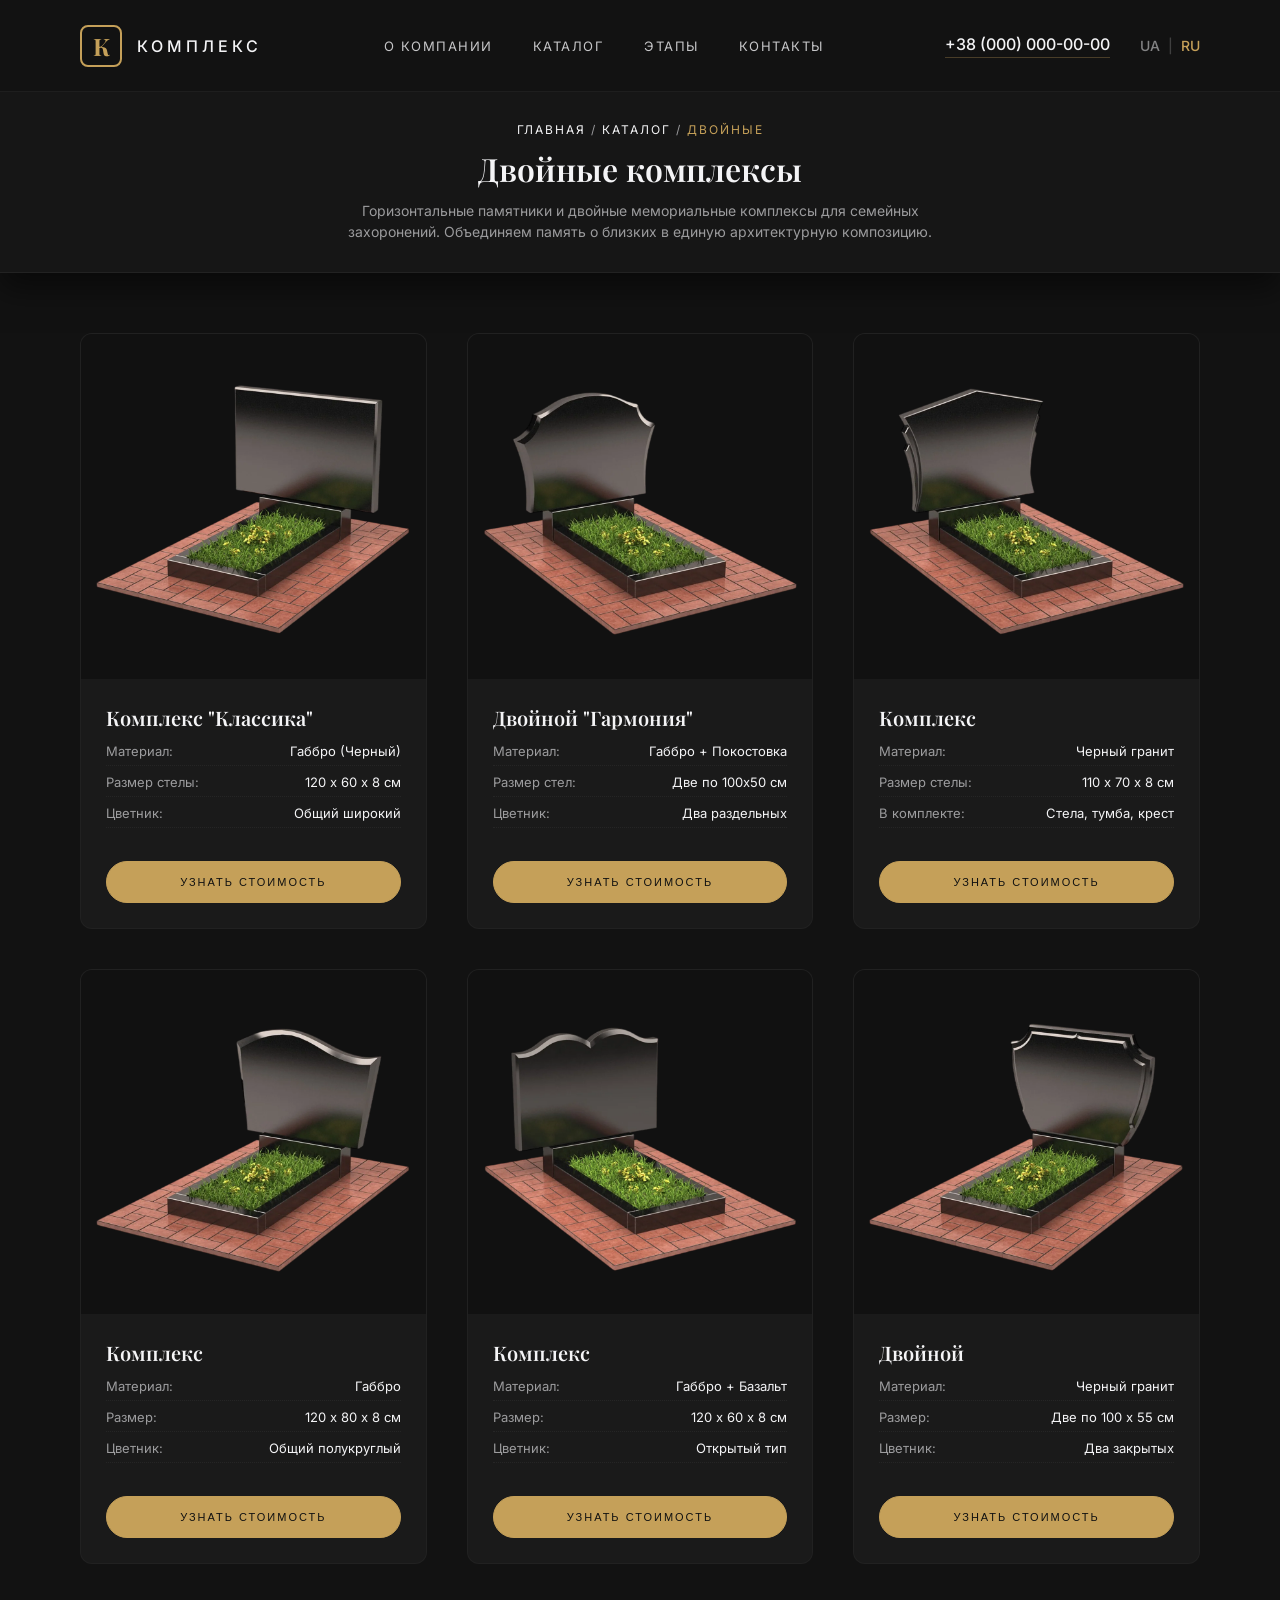
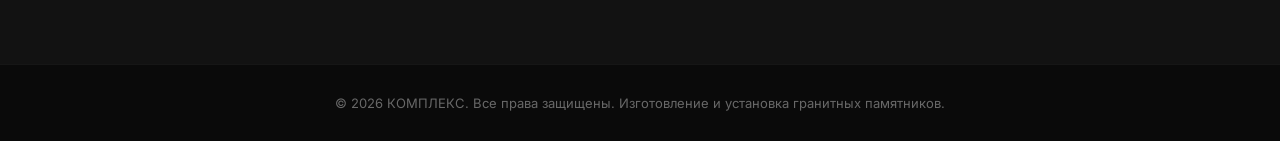
==== double-ru.html @ d6bc5dd4 "Add files via upload" ====
<!DOCTYPE html>
<html lang="ru">
<head>
    <meta charset="UTF-8">
    <meta name="viewport" content="width=device-width, initial-scale=1.0">
    <title>Двойные памятники | КОМПЛЕКС</title>
    <link rel="preconnect" href="https://fonts.googleapis.com">
    <link rel="preconnect" href="https://fonts.gstatic.com" crossorigin>
    <link href="https://fonts.googleapis.com/css2?family=Inter:wght@300;400;500&family=Playfair+Display:wght@500;600;700&display=swap" rel="stylesheet">
    <link rel="stylesheet" href="style.css">
</head>
<body class="inner-page">

    <header class="header">
        <a href="index-ru.html" class="logo"><div class="logo-mark">К</div><div class="logo-text">КОМПЛЕКС</div></a>
        <nav class="nav-links">
            <a href="index-ru.html#about">О компании</a>
            <a href="index-ru.html#catalog">Каталог</a>
            <a href="index-ru.html#process">Этапы</a>
            <a href="index-ru.html#contacts">Контакты</a>
            <a href="tel:+380000000000" class="mobile-phone-btn">+38 (000) 000-00-00</a>
        </nav>
        <div class="header-right">
            <a href="tel:+380000000000" class="phone-btn desktop-phone">+38 (000) 000-00-00</a>
            <div class="lang-switch"><a href="double.html">UA</a><span>|</span><a href="double-ru.html" class="active">RU</a></div>
            <div class="hamburger"><span></span><span></span><span></span></div>
        </div>
    </header>

    <section class="inner-hero">
        <div class="breadcrumbs"><a href="index-ru.html">Главная</a> / <a href="index-ru.html#catalog">Каталог</a> / <span>Двойные</span></div>
        <h1 class="page-title">Двойные комплексы</h1>
        <p class="page-desc">Горизонтальные памятники и двойные мемориальные комплексы для семейных захоронений. Объединяем память о близких в единую архитектурную композицию.</p>
    </section>

    <section class="products-section">
        <div class="products-grid">
            <div class="product-card">
                <div class="product-img-wrapper"><img src="img/swiper_double.webp" alt="Комплекс Классика"><div class="zoom-overlay"><svg viewBox="0 0 24 24"><path d="M15.5 14h-.79l-.28-.27C15.41 12.59 16 11.11 16 9.5 16 5.91 13.09 3 9.5 3S3 5.91 3 9.5 5.91 16 9.5 16c1.61 0 3.09-.59 4.23-1.57l.27.28v.79l5 4.99L20.49 19l-4.99-5zm-6 0C7.01 14 5 11.99 5 9.5S7.01 5 9.5 5 14 7.01 14 9.5 11.99 14 9.5 14z"/></svg></div></div>
                <div class="product-info">
                    <h3 class="product-title">Комплекс "Классика"</h3>
                    <ul class="product-details"><li>Материал: <span>Габбро (Черный)</span></li><li>Размер стелы: <span>120 х 60 х 8 см</span></li><li>Цветник: <span>Общий широкий</span></li></ul>
                    <button class="btn btn-primary open-modal-btn" data-product="Комплекс Классика">Узнать стоимость</button>
                </div>
            </div>
            <div class="product-card">
                <div class="product-img-wrapper"><img src="img/double2.webp" alt="Двойной Гармония"><div class="zoom-overlay"><svg viewBox="0 0 24 24"><path d="M15.5 14h-.79l-.28-.27C15.41 12.59 16 11.11 16 9.5 16 5.91 13.09 3 9.5 3S3 5.91 3 9.5 5.91 16 9.5 16c1.61 0 3.09-.59 4.23-1.57l.27.28v.79l5 4.99L20.49 19l-4.99-5zm-6 0C7.01 14 5 11.99 5 9.5S7.01 5 9.5 5 14 7.01 14 9.5 11.99 14 9.5 14z"/></svg></div></div>
                <div class="product-info">
                    <h3 class="product-title">Двойной "Гармония"</h3>
                    <ul class="product-details"><li>Материал: <span>Габбро + Покостовка</span></li><li>Размер стел: <span>Две по 100х50 см</span></li><li>Цветник: <span>Два раздельных</span></li></ul>
                    <button class="btn btn-primary open-modal-btn" data-product="Двойной Гармония">Узнать стоимость</button>
                </div>
            </div>
            <div class="product-card">
                <div class="product-img-wrapper"><img src="img/double3.webp" alt="Комплекс"><div class="zoom-overlay"><svg viewBox="0 0 24 24"><path d="M15.5 14h-.79l-.28-.27C15.41 12.59 16 11.11 16 9.5 16 5.91 13.09 3 9.5 3S3 5.91 3 9.5 5.91 16 9.5 16c1.61 0 3.09-.59 4.23-1.57l.27.28v.79l5 4.99L20.49 19l-4.99-5zm-6 0C7.01 14 5 11.99 5 9.5S7.01 5 9.5 5 14 7.01 14 9.5 11.99 14 9.5 14z"/></svg></div></div>
                <div class="product-info">
                    <h3 class="product-title">Комплекс</h3>
                    <ul class="product-details"><li>Материал: <span>Черный гранит</span></li><li>Размер стелы: <span>110 х 70 х 8 см</span></li><li>В комплекте: <span>Стела, тумба, крест</span></li></ul>
                    <button class="btn btn-primary open-modal-btn" data-product="Комплекс с крестом">Узнать стоимость</button>
                </div>
            </div>
            <div class="product-card">
                <div class="product-img-wrapper"><img src="img/double4.webp" alt="Семейный Арка"><div class="zoom-overlay"><svg viewBox="0 0 24 24"><path d="M15.5 14h-.79l-.28-.27C15.41 12.59 16 11.11 16 9.5 16 5.91 13.09 3 9.5 3S3 5.91 3 9.5 5.91 16 9.5 16c1.61 0 3.09-.59 4.23-1.57l.27.28v.79l5 4.99L20.49 19l-4.99-5zm-6 0C7.01 14 5 11.99 5 9.5S7.01 5 9.5 5 14 7.01 14 9.5 11.99 14 9.5 14z"/></svg></div></div>
                <div class="product-info">
                    <h3 class="product-title">Комплекс</h3>
                    <ul class="product-details"><li>Материал: <span>Габбро</span></li><li>Размер: <span>120 х 80 х 8 см</span></li><li>Цветник: <span>Общий полукруглый</span></li></ul>
                    <button class="btn btn-primary open-modal-btn" data-product="Семейный Арка">Узнать стоимость</button>
                </div>
            </div>
            <div class="product-card">
                <div class="product-img-wrapper"><img src="img/double5.webp" alt="Горизонтальная стела"><div class="zoom-overlay"><svg viewBox="0 0 24 24"><path d="M15.5 14h-.79l-.28-.27C15.41 12.59 16 11.11 16 9.5 16 5.91 13.09 3 9.5 3S3 5.91 3 9.5 5.91 16 9.5 16c1.61 0 3.09-.59 4.23-1.57l.27.28v.79l5 4.99L20.49 19l-4.99-5zm-6 0C7.01 14 5 11.99 5 9.5S7.01 5 9.5 5 14 7.01 14 9.5 11.99 14 9.5 14z"/></svg></div></div>
                <div class="product-info">
                    <h3 class="product-title">Комплекс</h3>
                    <ul class="product-details"><li>Материал: <span>Габбро + Базальт</span></li><li>Размер: <span>120 х 60 х 8 см</span></li><li>Цветник: <span>Открытый тип</span></li></ul>
                    <button class="btn btn-primary open-modal-btn" data-product="Горизонтальная стела">Узнать стоимость</button>
                </div>
            </div>
            <div class="product-card">
                <div class="product-img-wrapper"><img src="img/double6.webp" alt="Двойной"><div class="zoom-overlay"><svg viewBox="0 0 24 24"><path d="M15.5 14h-.79l-.28-.27C15.41 12.59 16 11.11 16 9.5 16 5.91 13.09 3 9.5 3S3 5.91 3 9.5 5.91 16 9.5 16c1.61 0 3.09-.59 4.23-1.57l.27.28v.79l5 4.99L20.49 19l-4.99-5zm-6 0C7.01 14 5 11.99 5 9.5S7.01 5 9.5 5 14 7.01 14 9.5 11.99 14 9.5 14z"/></svg></div></div>
                <div class="product-info">
                    <h3 class="product-title">Двойной</h3>
                    <ul class="product-details"><li>Материал: <span>Черный гранит</span></li><li>Размер: <span>Две по 100 х 55 см</span></li><li>Цветник: <span>Два закрытых</span></li></ul>
                    <button class="btn btn-primary open-modal-btn" data-product="Двойной с сердцем">Узнать стоимость</button>
                </div>
            </div>
        </div>
    </section>

    <div class="lightbox-overlay" id="lightbox"><div class="lightbox-content"><div class="lightbox-close" id="closeLightbox">&times;</div><img src="" alt="Фото" id="lightboxImage"></div></div>
    
    <div class="modal-overlay" id="orderModal">
        <div class="modal-content">
            <div class="modal-close" id="closeModal">&times;</div>
            <h3 class="modal-title">Заявка на расчет</h3>
            <p class="modal-subtitle" id="modalProductName">Модель не выбрана</p>
            <form action="#" method="POST">
                <input type="hidden" name="product" id="hiddenProductInput" value="">
                <div class="form-group"><label class="form-label" for="modalName">Ваше имя</label><input type="text" id="modalName" class="form-input" placeholder="Введите имя" required></div>
                <div class="form-group"><label class="form-label" for="modalPhone">Номер телефона</label><input type="tel" id="modalPhone" class="form-input" placeholder="+38 (000) 000-00-00" required></div>
                <button type="submit" class="btn btn-primary form-submit">Отправить заявку</button>
            </form>
        </div>
    </div>
    <footer class="footer"><p>&copy; 2026 КОМПЛЕКС. Все права защищены. Изготовление и установка гранитных памятников.</p></footer>
    <script src="main.js"></script>
</body>
</html>
---- style.css ----
/* ==========================================================================
   ПОДКЛЮЧЕНИЕ ШРИФТОВ
   ========================================================================== */
@import url('https://fonts.googleapis.com/css2?family=Inter:wght@300;400;500&family=Playfair+Display:wght@500;600;700&display=swap');

/* ==========================================================================
   БАЗОВЫЕ ПЕРЕМЕННЫЕ И НАСТРОЙКИ
   ========================================================================== */
:root {
    --bg-color: #121212;
    --bg-card: #1A1A1A;
    --text-main: #F4F4F6;
    --text-muted: rgba(244, 244, 246, 0.6);
    --accent-color: #C5A059;
    --accent-hover: #b08d4b;
    --btn-radius: 30px; 
    --card-radius: 12px;
    --input-bg: rgba(255, 255, 255, 0.03);
    --input-border: rgba(255, 255, 255, 0.1);
}

html { scroll-behavior: smooth; scroll-padding-top: 100px; }
* { margin: 0; padding: 0; box-sizing: border-box; }

body {
    font-family: 'Inter', sans-serif;
    background-color: var(--bg-color);
    color: var(--text-main);
    overflow-x: hidden;
    -webkit-font-smoothing: antialiased;
}

body.inner-page { padding-top: 92px; }
a { text-decoration: none; color: inherit; }

/* ==========================================================================
   ШАПКА (HEADER) И НАВИГАЦИЯ
   ========================================================================== */
.header {
    position: fixed; top: 0; left: 0; width: 100%; height: 92px; padding: 0 80px;
    display: flex; justify-content: space-between; align-items: center; z-index: 100;
    background: linear-gradient(to bottom, rgba(18,18,18,0.95) 0%, rgba(18,18,18,0) 100%);
    border-bottom: 1px solid rgba(255,255,255,0.05); transition: background 0.3s ease, box-shadow 0.3s ease;
}

.header.scrolled {
    background: #121212; box-shadow: 0 5px 20px rgba(0,0,0,0.5); border-bottom: 1px solid rgba(255,255,255,0.02);
}

body.inner-page .header { background: #121212; }

.logo { display: flex; align-items: center; gap: 15px; z-index: 102; }
.logo-mark {
    width: 42px; height: 42px; border: 2px solid var(--accent-color); display: flex; justify-content: center; align-items: center;
    font-family: 'Playfair Display', serif; font-size: 24px; font-weight: 700; color: var(--accent-color); border-radius: 8px;
}
.logo-text { font-family: 'Inter', sans-serif; font-weight: 500; font-size: 16px; letter-spacing: 4px; text-transform: uppercase; }

.nav-links { display: flex; gap: 40px; }
.nav-links a { font-size: 13px; text-transform: uppercase; letter-spacing: 1.5px; font-weight: 400; transition: color 0.3s ease; color: rgba(244, 244, 246, 0.8); }
.nav-links a:hover { color: var(--accent-color); }

/* Правая часть шапки (Телефон + Язык) */
.header-right { display: flex; align-items: center; gap: 30px; z-index: 102; }

.phone-btn { font-weight: 500; font-size: 16px; border-bottom: 1px solid rgba(197, 160, 89, 0.3); padding-bottom: 3px; transition: all 0.3s ease; }
.phone-btn:hover { color: var(--accent-color); border-color: var(--accent-color); }
.mobile-phone-btn { display: none; }

/* ПЕРЕКЛЮЧАТЕЛЬ ЯЗЫКА */
.lang-switch { display: flex; align-items: center; gap: 8px; font-size: 14px; font-weight: 500; }
.lang-switch a { color: rgba(244, 244, 246, 0.5); transition: color 0.3s ease; }
.lang-switch a:hover, .lang-switch a.active { color: var(--accent-color); }
.lang-switch span { color: rgba(244, 244, 246, 0.2); user-select: none; }

.hamburger { display: none; flex-direction: column; gap: 6px; cursor: pointer; }
.hamburger span { width: 30px; height: 2px; background-color: var(--text-main); transition: all 0.3s ease; display: block; }

/* ==========================================================================
   ГЛАВНЫЙ ЭКРАН (ТОЛЬКО ДЛЯ INDEX.HTML)
   ========================================================================== */
.hero { position: relative; min-height: 100vh; display: flex; align-items: center; padding: 100px 80px 40px; overflow: hidden; }
.hero-bg { position: absolute; top: 0; left: 0; width: 100%; height: 100%; background-image: url('img/hero_bg.jpg'); background-size: cover; background-position: center; z-index: -2; transform: scale(1.1); }
.hero-overlay { position: absolute; top: 0; left: 0; width: 100%; height: 100%; background: linear-gradient(105deg, rgba(18,18,18,0.95) 0%, rgba(18,18,18,0.7) 50%, rgba(18,18,18,0.5) 100%); z-index: -1; }
.hero-content { width: 100%; display: flex; justify-content: space-between; align-items: center; gap: 60px; }
.hero-text-block { flex: 1; max-width: 650px; }
.hero-title { font-family: 'Playfair Display', serif; font-size: 72px; font-weight: 600; line-height: 1.1; margin-bottom: 35px; clip-path: polygon(0 0, 100% 0, 100% 100%, 0% 100%); }
.hero-title span { display: block; opacity: 0; transform: translateY(40px); }
.hero-subtitle { font-size: 19px; font-weight: 300; line-height: 1.6; margin-bottom: 60px; max-width: 500px; color: rgba(244, 244, 246, 0.7); opacity: 0; transform: translateY(20px); }
.hero-actions { display: flex; gap: 25px; opacity: 0; transform: translateY(20px); }

.hero-swiper { flex: 0 0 45%; height: auto; border-radius: var(--card-radius); overflow: hidden; border: 1px solid rgba(255, 255, 255, 0.05); box-shadow: 0 30px 60px rgba(0, 0, 0, 0.3); opacity: 0; transform: translateX(30px); position: relative; background-color: transparent; }
.swiper-wrapper { align-items: flex-start; }
.swiper-slide { height: auto; display: flex; justify-content: center; }
.swiper-slide img { width: 100%; height: auto; display: block; transform: scale(1) !important; }
.hero-swiper .swiper-pagination-bullets { bottom: 20px !important; }
.hero-swiper .swiper-pagination-bullet { width: 10px; height: 10px; background-color: #fff; opacity: 0.3; transition: all 0.3s ease; }
.hero-swiper .swiper-pagination-bullet-active { opacity: 1; background-color: var(--accent-color); transform: scale(1.2); }

/* ==========================================================================
   ОБЩИЕ СЕКЦИИ И КНОПКИ
   ========================================================================== */
.section { padding: 120px 80px; position: relative; }
.section-header { margin-bottom: 60px; max-width: 600px; }
.section-subtitle { font-size: 12px; text-transform: uppercase; letter-spacing: 3px; color: var(--accent-color); margin-bottom: 15px; display: block; }
.section-title { font-family: 'Playfair Display', serif; font-size: 48px; font-weight: 600; line-height: 1.2; }

.btn { display: inline-block; padding: 20px 45px; font-size: 13px; text-transform: uppercase; letter-spacing: 2px; font-weight: 500; cursor: pointer; transition: all 0.4s cubic-bezier(0.25, 0.46, 0.45, 0.94); text-align: center; border-radius: var(--btn-radius); border: none; outline: none; }
.btn-primary { background-color: var(--accent-color); color: #111; border: 1px solid var(--accent-color); }
.btn-primary:hover { background-color: transparent; color: var(--accent-color); box-shadow: 0 5px 20px rgba(197, 160, 89, 0.2); }
.btn-secondary { background-color: transparent; color: var(--text-main); border: 1px solid rgba(244, 244, 246, 0.2); }
.btn-secondary:hover { border-color: var(--accent-color); color: var(--accent-color); background-color: rgba(197, 160, 89, 0.05); }

/* ==========================================================================
   ПРЕИМУЩЕСТВА
   ========================================================================== */
.adv-grid { display: grid; grid-template-columns: repeat(2, 1fr); gap: 40px; }
.adv-card { background-color: var(--bg-card); padding: 50px; border-radius: var(--card-radius); border: 1px solid rgba(255, 255, 255, 0.03); transition: transform 0.4s ease, border-color 0.4s ease, box-shadow 0.4s ease; position: relative; overflow: hidden; }
.adv-card:hover { transform: translateY(-10px); border-color: rgba(197, 160, 89, 0.3); box-shadow: 0 20px 40px rgba(0, 0, 0, 0.4); }
.adv-number { font-family: 'Playfair Display', serif; font-size: 80px; font-weight: 700; color: rgba(197, 160, 89, 0.1); position: absolute; top: 20px; right: 30px; transition: color 0.4s ease; line-height: 1; }
.adv-card:hover .adv-number { color: rgba(197, 160, 89, 0.2); }
.adv-title { font-size: 22px; font-weight: 500; margin-bottom: 20px; position: relative; z-index: 2; }
.adv-text { font-size: 15px; color: var(--text-muted); line-height: 1.7; position: relative; z-index: 2; }

/* ==========================================================================
   КАТАЛОГ НА ГЛАВНОЙ
   ========================================================================== */
.catalog { background-color: #161616; }
.catalog-grid { display: grid; grid-template-columns: repeat(2, 1fr); gap: 30px; }

.cat-card { position: relative; height: 400px; border-radius: var(--card-radius); overflow: hidden; display: flex; align-items: center; padding: 50px; text-decoration: none; color: var(--text-main); background-color: #111; }
.cat-bg { position: absolute; top: 30px; right: 30px; bottom: 30px; aspect-ratio: 1 / 1; background-size: cover; background-repeat: no-repeat; background-position: center; transition: transform 0.7s cubic-bezier(0.25, 0.46, 0.45, 0.94); z-index: 1; border-radius: 12px; }
.cat-overlay { position: absolute; top: 0; left: 0; width: 100%; height: 100%; background: linear-gradient(to right, rgba(17,17,17,1) 0%, rgba(17,17,17,0.8) 45%, rgba(17,17,17,0) 100%); z-index: 2; transition: background 0.4s ease; }
.cat-content { position: relative; z-index: 3; max-width: 55%; }
.cat-title { font-family: 'Playfair Display', serif; font-size: 32px; font-weight: 600; margin-bottom: 15px; }
.cat-desc { font-size: 15px; color: var(--text-muted); margin-bottom: 30px; opacity: 0.8; transition: opacity 0.4s ease; line-height: 1.6; }
.cat-link { display: inline-flex; align-items: center; font-size: 13px; text-transform: uppercase; letter-spacing: 2px; color: var(--accent-color); font-weight: 500; }
.cat-link span { margin-left: 10px; transition: transform 0.3s ease; }
.cat-card:hover .cat-bg { transform: scale(1.05); } 
.cat-card:hover .cat-overlay { background: linear-gradient(to right, rgba(17,17,17,1) 0%, rgba(17,17,17,0.9) 55%, rgba(17,17,17,0.1) 100%); }
.cat-card:hover .cat-desc { opacity: 1; color: var(--text-main); }
.cat-card:hover .cat-link span { transform: translateX(10px); }

/* ==========================================================================
   ЭТАПЫ РАБОТЫ И КОНТАКТЫ
   ========================================================================== */
.process { background-color: var(--bg-color); }
.timeline-container { max-width: 800px; margin: 0 auto; }
.timeline { position: relative; padding: 20px 0; }
.timeline-line { position: absolute; top: 0; left: 14px; width: 1px; height: 100%; background-color: rgba(197, 160, 89, 0.2); z-index: 1; }
.timeline-line-active { position: absolute; top: 0; left: 14px; width: 1px; height: 0%; background-color: var(--accent-color); z-index: 2; }
.timeline-item { position: relative; padding-left: 70px; margin-bottom: 60px; z-index: 3; }
.timeline-item:last-child { margin-bottom: 0; }
.timeline-dot { position: absolute; left: 8px; top: 5px; width: 13px; height: 13px; background-color: var(--bg-color); border: 2px solid var(--accent-color); border-radius: 50%; box-shadow: 0 0 0 4px rgba(197, 160, 89, 0.05); transition: all 0.3s ease; z-index: 3; }
.timeline-item:hover .timeline-dot { background-color: var(--accent-color); box-shadow: 0 0 0 6px rgba(197, 160, 89, 0.2); }
.timeline-step { font-family: 'Playfair Display', serif; font-size: 24px; color: var(--accent-color); margin-bottom: 10px; font-weight: 600; }
.timeline-title { font-size: 22px; font-weight: 500; margin-bottom: 15px; color: var(--text-main); }
.timeline-text { font-size: 15px; color: var(--text-muted); line-height: 1.7; }

.contacts { background-color: #161616; }
.contact-container { display: grid; grid-template-columns: 1.2fr 1fr; gap: 60px; align-items: start; }
.contact-info { padding-right: 40px; }
.contact-desc { font-size: 16px; color: var(--text-muted); line-height: 1.7; margin-bottom: 40px; }
.contact-list { list-style: none; margin-bottom: 40px; }
.contact-list li { font-size: 18px; margin-bottom: 20px; display: flex; align-items: flex-start; gap: 15px; }
.contact-list span { color: var(--accent-color); font-weight: 600; min-width: 90px; }
.contact-form-wrapper { background-color: var(--bg-card); padding: 50px; border-radius: var(--card-radius); border: 1px solid rgba(255, 255, 255, 0.03); box-shadow: 0 20px 40px rgba(0, 0, 0, 0.2); width: 100%; }

.form-title { font-family: 'Playfair Display', serif; font-size: 32px; margin-bottom: 30px; font-weight: 600; }
.form-group { margin-bottom: 25px; }
.form-label { display: block; font-size: 13px; text-transform: uppercase; letter-spacing: 1px; color: var(--text-muted); margin-bottom: 10px; }
.form-input, .form-textarea { width: 100%; background-color: var(--input-bg); border: 1px solid var(--input-border); color: var(--text-main); padding: 18px 20px; border-radius: 8px; font-family: 'Inter', sans-serif; font-size: 15px; transition: border-color 0.3s ease, background-color 0.3s ease; }
.form-textarea { resize: vertical; min-height: 120px; }
.form-input:focus, .form-textarea:focus { outline: none; border-color: var(--accent-color); background-color: rgba(197, 160, 89, 0.05); }
.form-submit { width: 100%; margin-top: 10px; }

/* ==========================================================================
   ВНУТРЕННИЕ СТРАНИЦЫ КАТАЛОГА (СЕТКА ТОВАРОВ)
   ========================================================================== */
.inner-hero { position: sticky; top: 92px; z-index: 90; padding: 30px 80px; background-color: #161616; text-align: center; border-bottom: 1px solid rgba(255, 255, 255, 0.05); box-shadow: 0 15px 30px rgba(0,0,0,0.5); }
.breadcrumbs { font-size: 12px; text-transform: uppercase; letter-spacing: 2px; color: var(--text-muted); margin-bottom: 10px; }
.breadcrumbs a { color: var(--text-main); transition: color 0.3s; }
.breadcrumbs a:hover { color: var(--accent-color); }
.breadcrumbs span { color: var(--accent-color); }
.page-title { font-family: 'Playfair Display', serif; font-size: 32px; font-weight: 600; margin-bottom: 10px; }
.page-desc { font-size: 14px; color: var(--text-muted); max-width: 650px; margin: 0 auto; line-height: 1.5; }

.products-section { padding: 60px 80px 100px; max-width: 1400px; margin: 0 auto; position: relative; z-index: 1; }
.products-grid { display: grid; grid-template-columns: repeat(3, 1fr); gap: 40px; }
.product-card { background-color: var(--bg-card); border-radius: var(--card-radius); overflow: hidden; border: 1px solid rgba(255, 255, 255, 0.03); transition: transform 0.3s ease, border-color 0.3s ease, box-shadow 0.3s ease; display: flex; flex-direction: column; }
.product-card:hover { transform: translateY(-5px); border-color: rgba(197, 160, 89, 0.3); box-shadow: 0 15px 30px rgba(0,0,0,0.3); }

.product-img-wrapper { width: 100%; aspect-ratio: 1 / 1; background-color: #111; position: relative; cursor: pointer; display: flex; align-items: center; justify-content: center; }
.product-img-wrapper img { width: 100%; height: 100%; object-fit: contain; padding: 15px; }

.zoom-overlay { position: absolute; top: 0; left: 0; width: 100%; height: 100%; background: rgba(18, 18, 18, 0.6); display: flex; justify-content: center; align-items: center; opacity: 0; transition: opacity 0.3s ease; z-index: 2; }
.zoom-overlay svg { width: 40px; height: 40px; fill: var(--accent-color); transform: scale(0.5); transition: transform 0.3s ease; }
.product-card:hover .zoom-overlay { opacity: 1; }
.product-card:hover .zoom-overlay svg { transform: scale(1); }

.product-info { padding: 25px; display: flex; flex-direction: column; flex-grow: 1; }
.product-title { font-family: 'Playfair Display', serif; font-size: 20px; margin-bottom: 12px; font-weight: 600; }
.product-details { list-style: none; margin-bottom: 25px; flex-grow: 1; }
.product-details li { font-size: 13px; color: var(--text-muted); margin-bottom: 8px; display: flex; justify-content: space-between; border-bottom: 1px dotted rgba(255,255,255,0.05); padding-bottom: 6px; }
.product-details span { color: var(--text-main); }
.product-card .btn { padding: 14px 20px; font-size: 11px; }

/* ==========================================================================
   МОДАЛЬНЫЕ ОКНА И ЛАЙТБОКС
   ========================================================================== */
.modal-overlay { position: fixed; top: 0; left: 0; width: 100%; height: 100%; background-color: rgba(0, 0, 0, 0.8); backdrop-filter: blur(5px); z-index: 1000; display: flex; justify-content: center; align-items: center; opacity: 0; visibility: hidden; transition: all 0.3s ease; }
.modal-overlay.active { opacity: 1; visibility: visible; }
.modal-content { background-color: var(--bg-card); width: 100%; max-width: 500px; padding: 40px; border-radius: var(--card-radius); border: 1px solid rgba(197, 160, 89, 0.2); position: relative; transform: translateY(30px); transition: all 0.4s ease; }
.modal-overlay.active .modal-content { transform: translateY(0); }
.modal-close { position: absolute; top: 15px; right: 20px; width: 30px; height: 30px; cursor: pointer; display: flex; justify-content: center; align-items: center; color: var(--text-muted); font-size: 24px; transition: color 0.3s; }
.modal-close:hover { color: var(--accent-color); }
.modal-title { font-family: 'Playfair Display', serif; font-size: 26px; margin-bottom: 5px; font-weight: 600; text-align: center; }
.modal-subtitle { font-size: 13px; color: var(--accent-color); text-align: center; margin-bottom: 25px; }

.modal-content .form-group { margin-bottom: 15px; }
.modal-content .form-label { font-size: 11px; margin-bottom: 6px; }
.modal-content .form-input { padding: 14px 20px; font-size: 14px; }

.lightbox-overlay { position: fixed; top: 0; left: 0; width: 100%; height: 100%; background-color: rgba(0, 0, 0, 0.95); backdrop-filter: blur(8px); z-index: 2000; display: flex; justify-content: center; align-items: center; opacity: 0; visibility: hidden; transition: opacity 0.3s ease; }
.lightbox-overlay.active { opacity: 1; visibility: visible; }
.lightbox-content { position: relative; max-width: 90vw; max-height: 90vh; }
.lightbox-content img { max-width: 100%; max-height: 90vh; object-fit: contain; border-radius: 8px; box-shadow: 0 20px 50px rgba(0,0,0,0.5); }
.lightbox-close { position: absolute; top: -40px; right: -40px; color: #fff; font-size: 40px; cursor: pointer; transition: color 0.3s; line-height: 1; }
.lightbox-close:hover { color: var(--accent-color); }

/* ==========================================================================
   ФУТЕР
   ========================================================================== */
.footer { background-color: #0a0a0a; padding: 30px 80px; text-align: center; font-size: 13px; color: rgba(244, 244, 246, 0.4); border-top: 1px solid rgba(255, 255, 255, 0.05); }

/* ==========================================================================
   АДАПТИВНОСТЬ (MEDIA QUERIES)
   ========================================================================== */
@media (max-width: 1200px) {
    .hero-title { font-size: 60px; }
    .hero-content { gap: 40px; }
    .section { padding: 100px 50px; }
    .adv-grid, .catalog-grid { gap: 30px; }
    .contact-container { grid-template-columns: 1fr 1fr; gap: 40px; }
    .contact-info { padding-right: 0; }
    .contact-form-wrapper { padding: 40px; }
    .products-grid { grid-template-columns: repeat(2, 1fr); } 
    .products-section { padding: 60px 40px; }
}

@media (max-width: 992px) {
    .hero-title { font-size: 52px; }
    .header { padding: 0 30px; }
    .section-title { font-size: 40px; }
    .adv-grid { grid-template-columns: 1fr; }
    .contact-container { grid-template-columns: 1fr; }
    
    .header-right { gap: 15px; }
    .desktop-phone { display: none; } 
    .hamburger { display: flex; } 
    
    .nav-links {
        position: fixed; top: 0; right: 0; width: 100%; height: 100vh;
        background-color: rgba(18, 18, 18, 0.98); backdrop-filter: blur(10px);
        flex-direction: column; justify-content: center; align-items: center; gap: 40px;
        transform: translateX(100%); transition: transform 0.4s ease-in-out; z-index: 101;
    }
    .nav-links.active { transform: translateX(0); }
    .nav-links a { font-size: 20px; letter-spacing: 2px; }
    .mobile-phone-btn { display: block; color: var(--accent-color) !important; font-size: 24px !important; font-weight: 500; margin-top: 20px; text-transform: none !important; }

    .hamburger.active span:nth-child(1) { transform: translateY(8px) rotate(45deg); }
    .hamburger.active span:nth-child(2) { opacity: 0; }
    .hamburger.active span:nth-child(3) { transform: translateY(-8px) rotate(-45deg); }

    .inner-hero { position: relative; top: 0; padding: 40px 30px; border-bottom: none; box-shadow: none; }
    .products-grid { grid-template-columns: repeat(2, 1fr); gap: 20px; }
}

@media (max-width: 768px) {
    .section, .footer { padding: 80px 25px; }
    .hero { padding: 120px 25px 60px; min-height: auto; }
    .hero-content { flex-direction: column; gap: 40px; text-align: center; }
    .hero-text-block { max-width: 100%; }
    .hero-title { font-size: 40px; margin-bottom: 25px; }
    .hero-subtitle { max-width: 100%; margin-bottom: 40px; }
    .hero-actions { flex-direction: column; gap: 15px; align-items: center; }
    .btn { width: 100%; max-width: 300px; }
    
    .hero-swiper { flex: none; width: 100%; transform: none !important; opacity: 1 !important; }
    
    .section-title { font-size: 32px; }
    .adv-card { padding: 30px; }
    .catalog-grid { grid-template-columns: 1fr; } 
    
    .cat-card { height: auto; min-height: 320px; padding: 30px; align-items: flex-end; }
    .cat-bg { left: 20px; right: 20px; top: 20px; bottom: 20px; aspect-ratio: auto; background-size: cover; opacity: 0.3; border-radius: 12px; } 
    .cat-content { max-width: 100%; }
    .cat-overlay { background: linear-gradient(to top, rgba(17,17,17,1) 0%, rgba(17,17,17,0.7) 60%, transparent 100%); border-radius: var(--card-radius); }

    .timeline-item { padding-left: 50px; }
    .contact-form-wrapper { padding: 30px 20px; }

    .products-section { padding: 40px 20px; } 
    .products-grid { grid-template-columns: 1fr; gap: 30px; } 
    .modal-content { padding: 30px 20px; width: 90%; } 
    .footer { padding: 30px 20px; } 
    .lightbox-close { top: -50px; right: 0; }
}
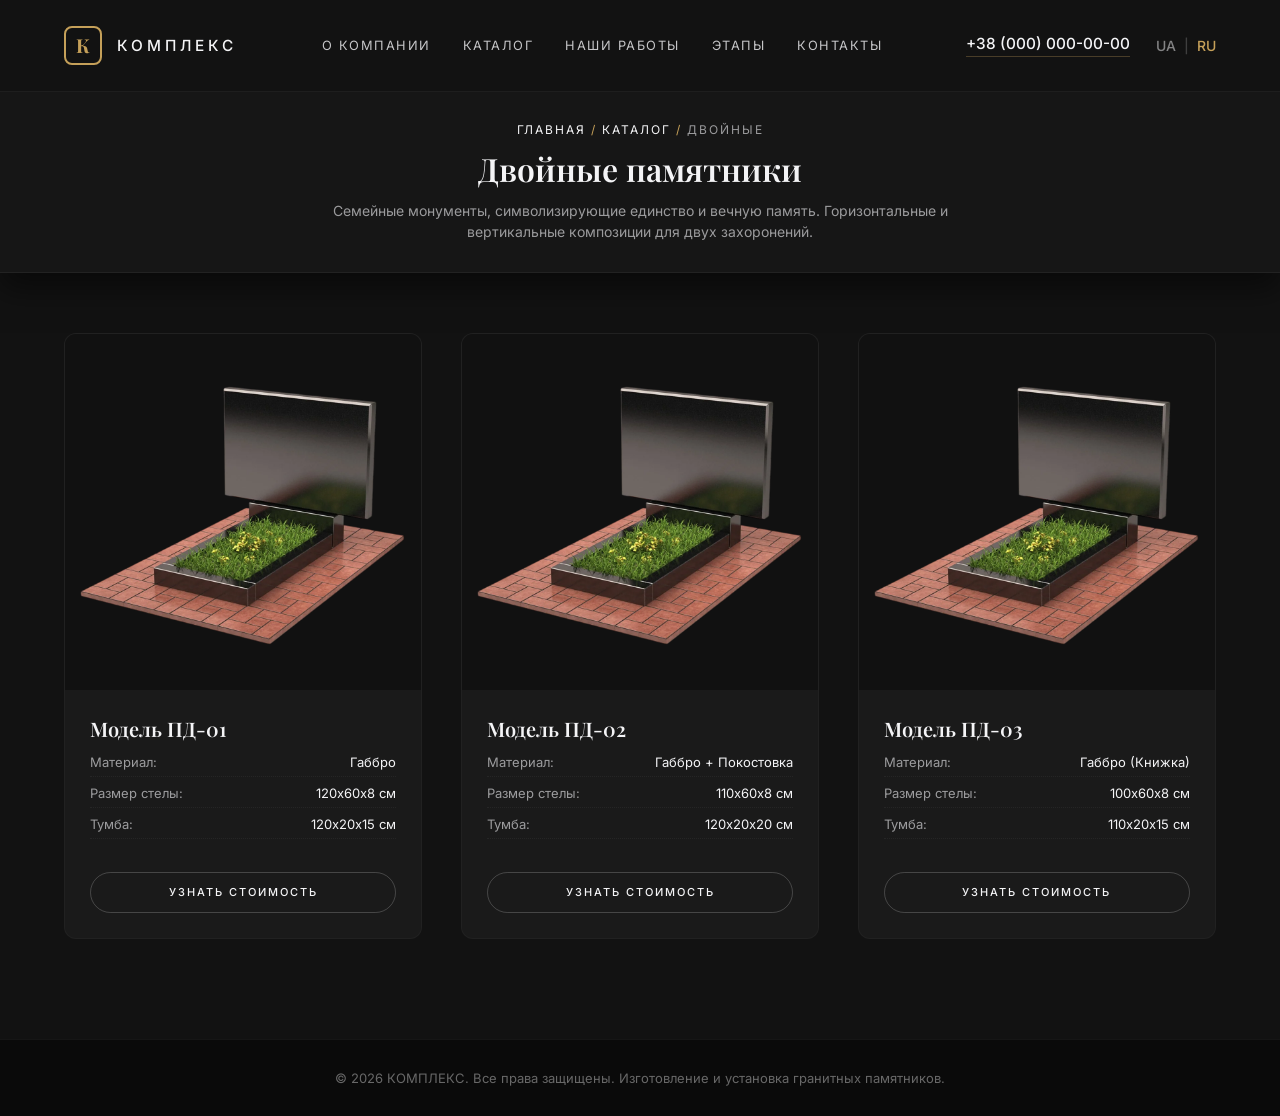
==== commit ac428609: "Add files via upload" ====
--- a/double-ru.html
+++ b/double-ru.html
@@ -4,6 +4,7 @@
     <meta charset="UTF-8">
     <meta name="viewport" content="width=device-width, initial-scale=1.0">
     <title>Двойные памятники | КОМПЛЕКС</title>
+    
     <link rel="preconnect" href="https://fonts.googleapis.com">
     <link rel="preconnect" href="https://fonts.gstatic.com" crossorigin>
     <link href="https://fonts.googleapis.com/css2?family=Inter:wght@300;400;500&family=Playfair+Display:wght@500;600;700&display=swap" rel="stylesheet">
@@ -12,96 +13,134 @@
 <body class="inner-page">
 
     <header class="header">
-        <a href="index-ru.html" class="logo"><div class="logo-mark">К</div><div class="logo-text">КОМПЛЕКС</div></a>
+        <a href="index-ru.html" class="logo">
+            <div class="logo-mark">К</div>
+            <div class="logo-text">КОМПЛЕКС</div>
+        </a>
         <nav class="nav-links">
             <a href="index-ru.html#about">О компании</a>
             <a href="index-ru.html#catalog">Каталог</a>
+            <a href="index-ru.html#portfolio">Наши работы</a>
             <a href="index-ru.html#process">Этапы</a>
             <a href="index-ru.html#contacts">Контакты</a>
             <a href="tel:+380000000000" class="mobile-phone-btn">+38 (000) 000-00-00</a>
         </nav>
+        
         <div class="header-right">
             <a href="tel:+380000000000" class="phone-btn desktop-phone">+38 (000) 000-00-00</a>
-            <div class="lang-switch"><a href="double.html">UA</a><span>|</span><a href="double-ru.html" class="active">RU</a></div>
+            <div class="lang-switch">
+                <a href="double.html">UA</a>
+                <span>|</span>
+                <a href="double-ru.html" class="active">RU</a>
+            </div>
             <div class="hamburger"><span></span><span></span><span></span></div>
         </div>
     </header>
 
-    <section class="inner-hero">
-        <div class="breadcrumbs"><a href="index-ru.html">Главная</a> / <a href="index-ru.html#catalog">Каталог</a> / <span>Двойные</span></div>
-        <h1 class="page-title">Двойные комплексы</h1>
-        <p class="page-desc">Горизонтальные памятники и двойные мемориальные комплексы для семейных захоронений. Объединяем память о близких в единую архитектурную композицию.</p>
-    </section>
+    <div class="inner-hero">
+        <div class="breadcrumbs">
+            <a href="index-ru.html">Главная</a> <span>/</span> <a href="index-ru.html#catalog">Каталог</a> <span>/</span> Двойные
+        </div>
+        <h1 class="page-title">Двойные памятники</h1>
+        <p class="page-desc">Семейные монументы, символизирующие единство и вечную память. Горизонтальные и вертикальные композиции для двух захоронений.</p>
+    </div>
 
     <section class="products-section">
         <div class="products-grid">
             <div class="product-card">
-                <div class="product-img-wrapper"><img src="img/swiper_double.webp" alt="Комплекс Классика"><div class="zoom-overlay"><svg viewBox="0 0 24 24"><path d="M15.5 14h-.79l-.28-.27C15.41 12.59 16 11.11 16 9.5 16 5.91 13.09 3 9.5 3S3 5.91 3 9.5 5.91 16 9.5 16c1.61 0 3.09-.59 4.23-1.57l.27.28v.79l5 4.99L20.49 19l-4.99-5zm-6 0C7.01 14 5 11.99 5 9.5S7.01 5 9.5 5 14 7.01 14 9.5 11.99 14 9.5 14z"/></svg></div></div>
+                <div class="product-img-wrapper">
+                    <img src="img/swiper_double.webp" alt="Двойной памятник">
+                    <div class="zoom-overlay">
+                        <svg viewBox="0 0 24 24"><path d="M15.5 14h-.79l-.28-.27C15.41 12.59 16 11.11 16 9.5 16 5.91 13.09 3 9.5 3S3 5.91 3 9.5 5.91 16 9.5 16c1.61 0 3.09-.59 4.23-1.57l.27.28v.79l5 4.99L20.49 19l-4.99-5zm-6 0C7.01 14 5 11.99 5 9.5S7.01 5 9.5 5 14 7.01 14 9.5 11.99 14 9.5 14z"/></svg>
+                    </div>
+                </div>
                 <div class="product-info">
-                    <h3 class="product-title">Комплекс "Классика"</h3>
-                    <ul class="product-details"><li>Материал: <span>Габбро (Черный)</span></li><li>Размер стелы: <span>120 х 60 х 8 см</span></li><li>Цветник: <span>Общий широкий</span></li></ul>
-                    <button class="btn btn-primary open-modal-btn" data-product="Комплекс Классика">Узнать стоимость</button>
+                    <h3 class="product-title">Модель ПД-01</h3>
+                    <ul class="product-details">
+                        <li>Материал: <span>Габбро</span></li>
+                        <li>Размер стелы: <span>120х60х8 см</span></li>
+                        <li>Тумба: <span>120х20х15 см</span></li>
+                    </ul>
+                    <a href="#" class="btn btn-secondary open-modal-btn" data-product="Двойной памятник Модель ПД-01">Узнать стоимость</a>
                 </div>
             </div>
+
             <div class="product-card">
-                <div class="product-img-wrapper"><img src="img/double2.webp" alt="Двойной Гармония"><div class="zoom-overlay"><svg viewBox="0 0 24 24"><path d="M15.5 14h-.79l-.28-.27C15.41 12.59 16 11.11 16 9.5 16 5.91 13.09 3 9.5 3S3 5.91 3 9.5 5.91 16 9.5 16c1.61 0 3.09-.59 4.23-1.57l.27.28v.79l5 4.99L20.49 19l-4.99-5zm-6 0C7.01 14 5 11.99 5 9.5S7.01 5 9.5 5 14 7.01 14 9.5 11.99 14 9.5 14z"/></svg></div></div>
+                <div class="product-img-wrapper">
+                    <img src="img/swiper_double.webp" alt="Двойной памятник">
+                    <div class="zoom-overlay">
+                        <svg viewBox="0 0 24 24"><path d="M15.5 14h-.79l-.28-.27C15.41 12.59 16 11.11 16 9.5 16 5.91 13.09 3 9.5 3S3 5.91 3 9.5 5.91 16 9.5 16c1.61 0 3.09-.59 4.23-1.57l.27.28v.79l5 4.99L20.49 19l-4.99-5zm-6 0C7.01 14 5 11.99 5 9.5S7.01 5 9.5 5 14 7.01 14 9.5 11.99 14 9.5 14z"/></svg>
+                    </div>
+                </div>
                 <div class="product-info">
-                    <h3 class="product-title">Двойной "Гармония"</h3>
-                    <ul class="product-details"><li>Материал: <span>Габбро + Покостовка</span></li><li>Размер стел: <span>Две по 100х50 см</span></li><li>Цветник: <span>Два раздельных</span></li></ul>
-                    <button class="btn btn-primary open-modal-btn" data-product="Двойной Гармония">Узнать стоимость</button>
+                    <h3 class="product-title">Модель ПД-02</h3>
+                    <ul class="product-details">
+                        <li>Материал: <span>Габбро + Покостовка</span></li>
+                        <li>Размер стелы: <span>110х60х8 см</span></li>
+                        <li>Тумба: <span>120х20х20 см</span></li>
+                    </ul>
+                    <a href="#" class="btn btn-secondary open-modal-btn" data-product="Двойной памятник Модель ПД-02">Узнать стоимость</a>
                 </div>
             </div>
+
             <div class="product-card">
-                <div class="product-img-wrapper"><img src="img/double3.webp" alt="Комплекс"><div class="zoom-overlay"><svg viewBox="0 0 24 24"><path d="M15.5 14h-.79l-.28-.27C15.41 12.59 16 11.11 16 9.5 16 5.91 13.09 3 9.5 3S3 5.91 3 9.5 5.91 16 9.5 16c1.61 0 3.09-.59 4.23-1.57l.27.28v.79l5 4.99L20.49 19l-4.99-5zm-6 0C7.01 14 5 11.99 5 9.5S7.01 5 9.5 5 14 7.01 14 9.5 11.99 14 9.5 14z"/></svg></div></div>
+                <div class="product-img-wrapper">
+                    <img src="img/swiper_double.webp" alt="Двойной памятник">
+                    <div class="zoom-overlay">
+                        <svg viewBox="0 0 24 24"><path d="M15.5 14h-.79l-.28-.27C15.41 12.59 16 11.11 16 9.5 16 5.91 13.09 3 9.5 3S3 5.91 3 9.5 5.91 16 9.5 16c1.61 0 3.09-.59 4.23-1.57l.27.28v.79l5 4.99L20.49 19l-4.99-5zm-6 0C7.01 14 5 11.99 5 9.5S7.01 5 9.5 5 14 7.01 14 9.5 11.99 14 9.5 14z"/></svg>
+                    </div>
+                </div>
                 <div class="product-info">
-                    <h3 class="product-title">Комплекс</h3>
-                    <ul class="product-details"><li>Материал: <span>Черный гранит</span></li><li>Размер стелы: <span>110 х 70 х 8 см</span></li><li>В комплекте: <span>Стела, тумба, крест</span></li></ul>
-                    <button class="btn btn-primary open-modal-btn" data-product="Комплекс с крестом">Узнать стоимость</button>
-                </div>
-            </div>
-            <div class="product-card">
-                <div class="product-img-wrapper"><img src="img/double4.webp" alt="Семейный Арка"><div class="zoom-overlay"><svg viewBox="0 0 24 24"><path d="M15.5 14h-.79l-.28-.27C15.41 12.59 16 11.11 16 9.5 16 5.91 13.09 3 9.5 3S3 5.91 3 9.5 5.91 16 9.5 16c1.61 0 3.09-.59 4.23-1.57l.27.28v.79l5 4.99L20.49 19l-4.99-5zm-6 0C7.01 14 5 11.99 5 9.5S7.01 5 9.5 5 14 7.01 14 9.5 11.99 14 9.5 14z"/></svg></div></div>
-                <div class="product-info">
-                    <h3 class="product-title">Комплекс</h3>
-                    <ul class="product-details"><li>Материал: <span>Габбро</span></li><li>Размер: <span>120 х 80 х 8 см</span></li><li>Цветник: <span>Общий полукруглый</span></li></ul>
-                    <button class="btn btn-primary open-modal-btn" data-product="Семейный Арка">Узнать стоимость</button>
-                </div>
-            </div>
-            <div class="product-card">
-                <div class="product-img-wrapper"><img src="img/double5.webp" alt="Горизонтальная стела"><div class="zoom-overlay"><svg viewBox="0 0 24 24"><path d="M15.5 14h-.79l-.28-.27C15.41 12.59 16 11.11 16 9.5 16 5.91 13.09 3 9.5 3S3 5.91 3 9.5 5.91 16 9.5 16c1.61 0 3.09-.59 4.23-1.57l.27.28v.79l5 4.99L20.49 19l-4.99-5zm-6 0C7.01 14 5 11.99 5 9.5S7.01 5 9.5 5 14 7.01 14 9.5 11.99 14 9.5 14z"/></svg></div></div>
-                <div class="product-info">
-                    <h3 class="product-title">Комплекс</h3>
-                    <ul class="product-details"><li>Материал: <span>Габбро + Базальт</span></li><li>Размер: <span>120 х 60 х 8 см</span></li><li>Цветник: <span>Открытый тип</span></li></ul>
-                    <button class="btn btn-primary open-modal-btn" data-product="Горизонтальная стела">Узнать стоимость</button>
-                </div>
-            </div>
-            <div class="product-card">
-                <div class="product-img-wrapper"><img src="img/double6.webp" alt="Двойной"><div class="zoom-overlay"><svg viewBox="0 0 24 24"><path d="M15.5 14h-.79l-.28-.27C15.41 12.59 16 11.11 16 9.5 16 5.91 13.09 3 9.5 3S3 5.91 3 9.5 5.91 16 9.5 16c1.61 0 3.09-.59 4.23-1.57l.27.28v.79l5 4.99L20.49 19l-4.99-5zm-6 0C7.01 14 5 11.99 5 9.5S7.01 5 9.5 5 14 7.01 14 9.5 11.99 14 9.5 14z"/></svg></div></div>
-                <div class="product-info">
-                    <h3 class="product-title">Двойной</h3>
-                    <ul class="product-details"><li>Материал: <span>Черный гранит</span></li><li>Размер: <span>Две по 100 х 55 см</span></li><li>Цветник: <span>Два закрытых</span></li></ul>
-                    <button class="btn btn-primary open-modal-btn" data-product="Двойной с сердцем">Узнать стоимость</button>
+                    <h3 class="product-title">Модель ПД-03</h3>
+                    <ul class="product-details">
+                        <li>Материал: <span>Габбро (Книжка)</span></li>
+                        <li>Размер стелы: <span>100х60х8 см</span></li>
+                        <li>Тумба: <span>110х20х15 см</span></li>
+                    </ul>
+                    <a href="#" class="btn btn-secondary open-modal-btn" data-product="Двойной памятник Модель ПД-03">Узнать стоимость</a>
                 </div>
             </div>
         </div>
     </section>
 
-    <div class="lightbox-overlay" id="lightbox"><div class="lightbox-content"><div class="lightbox-close" id="closeLightbox">&times;</div><img src="" alt="Фото" id="lightboxImage"></div></div>
-    
     <div class="modal-overlay" id="orderModal">
         <div class="modal-content">
             <div class="modal-close" id="closeModal">&times;</div>
-            <h3 class="modal-title">Заявка на расчет</h3>
-            <p class="modal-subtitle" id="modalProductName">Модель не выбрана</p>
+            <h3 class="modal-title">Оформление заявки</h3>
+            <p class="modal-subtitle" id="modalProductName">Вы выбрали: </p>
             <form action="#" method="POST">
-                <input type="hidden" name="product" id="hiddenProductInput" value="">
-                <div class="form-group"><label class="form-label" for="modalName">Ваше имя</label><input type="text" id="modalName" class="form-input" placeholder="Введите имя" required></div>
-                <div class="form-group"><label class="form-label" for="modalPhone">Номер телефона</label><input type="tel" id="modalPhone" class="form-input" placeholder="+38 (000) 000-00-00" required></div>
-                <button type="submit" class="btn btn-primary form-submit">Отправить заявку</button>
+                <input type="hidden" id="hiddenProductInput" value="">
+                <div class="form-group">
+                    <label class="form-label" for="modal-name">Ваше имя</label>
+                    <input type="text" id="modal-name" class="form-input" placeholder="Введите имя" required>
+                </div>
+                <div class="form-group">
+                    <label class="form-label" for="modal-phone">Номер телефона</label>
+                    <input type="tel" id="modal-phone" class="form-input" placeholder="+38 (000) 000-00-00" required>
+                </div>
+                <div class="form-group">
+                    <label class="form-label" for="modal-msg">Комментарий (необязательно)</label>
+                    <textarea id="modal-msg" class="form-input" style="min-height: 80px; resize: vertical;" placeholder="Ваши вопросы"></textarea>
+                </div>
+                <button type="submit" class="btn btn-primary" style="width: 100%;">Отправить</button>
             </form>
         </div>
     </div>
-    <footer class="footer"><p>&copy; 2026 КОМПЛЕКС. Все права защищены. Изготовление и установка гранитных памятников.</p></footer>
+
+    <div class="lightbox-overlay" id="lightbox">
+        <div class="lightbox-close" id="closeLightbox">&times;</div>
+        <div class="lightbox-content">
+            <img src="" alt="Фото изделия" id="lightboxImage">
+        </div>
+    </div>
+
+    <footer class="footer">
+        <p>&copy; 2026 КОМПЛЕКС. Все права защищены. Изготовление и установка гранитных памятников.</p>
+    </footer>
+
+    <script src="https://cdnjs.cloudflare.com/ajax/libs/gsap/3.12.2/gsap.min.js"></script>
+    <script src="https://cdnjs.cloudflare.com/ajax/libs/gsap/3.12.2/ScrollTrigger.min.js"></script>
+    <script src="https://unpkg.com/@studio-freight/lenis@1.0.42/dist/lenis.min.js"></script>
     <script src="main.js"></script>
 </body>
 </html>
--- a/style.css
+++ b/style.css
@@ -19,7 +19,7 @@
     --input-border: rgba(255, 255, 255, 0.1);
 }
 
-html { scroll-behavior: smooth; scroll-padding-top: 100px; }
+html { scroll-padding-top: 100px; }
 * { margin: 0; padding: 0; box-sizing: border-box; }
 
 body {
@@ -34,13 +34,14 @@
 a { text-decoration: none; color: inherit; }
 
 /* ==========================================================================
-   ШАПКА (HEADER) И НАВИГАЦИЯ
+   ШАПКА (HEADER)
    ========================================================================== */
 .header {
-    position: fixed; top: 0; left: 0; width: 100%; height: 92px; padding: 0 80px;
+    position: fixed; top: 0; left: 0; width: 100%; height: 92px; 
+    padding: 0 clamp(20px, 5vw, 80px); 
     display: flex; justify-content: space-between; align-items: center; z-index: 100;
     background: linear-gradient(to bottom, rgba(18,18,18,0.95) 0%, rgba(18,18,18,0) 100%);
-    border-bottom: 1px solid rgba(255,255,255,0.05); transition: background 0.3s ease, box-shadow 0.3s ease;
+    border-bottom: 1px solid rgba(255,255,255,0.05); transition: background 0.3s ease, box-shadow 0.3s ease, padding 0.3s ease;
 }
 
 .header.scrolled {
@@ -49,97 +50,179 @@
 
 body.inner-page .header { background: #121212; }
 
-.logo { display: flex; align-items: center; gap: 15px; z-index: 102; }
+.logo { display: flex; align-items: center; gap: clamp(10px, 1.5vw, 15px); z-index: 102; }
 .logo-mark {
-    width: 42px; height: 42px; border: 2px solid var(--accent-color); display: flex; justify-content: center; align-items: center;
-    font-family: 'Playfair Display', serif; font-size: 24px; font-weight: 700; color: var(--accent-color); border-radius: 8px;
-}
-.logo-text { font-family: 'Inter', sans-serif; font-weight: 500; font-size: 16px; letter-spacing: 4px; text-transform: uppercase; }
-
-.nav-links { display: flex; gap: 40px; }
-.nav-links a { font-size: 13px; text-transform: uppercase; letter-spacing: 1.5px; font-weight: 400; transition: color 0.3s ease; color: rgba(244, 244, 246, 0.8); }
+    width: clamp(34px, 3vw, 42px); height: clamp(34px, 3vw, 42px); 
+    border: 2px solid var(--accent-color);
+    display: flex; justify-content: center; align-items: center;
+    font-family: 'Playfair Display', serif; font-size: clamp(18px, 1.5vw, 24px); font-weight: 700;
+    color: var(--accent-color); border-radius: 8px;
+}
+.logo-text { font-family: 'Inter', sans-serif; font-weight: 500; font-size: clamp(13px, 1.2vw, 16px); letter-spacing: 4px; text-transform: uppercase; }
+
+.nav-links { display: flex; gap: clamp(15px, 2.5vw, 40px); }
+.nav-links a { font-size: clamp(11px, 1vw, 13px); text-transform: uppercase; letter-spacing: 1.5px; font-weight: 400; transition: color 0.3s ease; color: rgba(244, 244, 246, 0.8); }
 .nav-links a:hover { color: var(--accent-color); }
 
-/* Правая часть шапки (Телефон + Язык) */
-.header-right { display: flex; align-items: center; gap: 30px; z-index: 102; }
-
-.phone-btn { font-weight: 500; font-size: 16px; border-bottom: 1px solid rgba(197, 160, 89, 0.3); padding-bottom: 3px; transition: all 0.3s ease; }
+.header-right { display: flex; align-items: center; gap: clamp(15px, 2vw, 30px); z-index: 102; }
+
+.phone-btn { font-weight: 500; font-size: clamp(13px, 1.2vw, 16px); border-bottom: 1px solid rgba(197, 160, 89, 0.3); padding-bottom: 3px; transition: all 0.3s ease; }
 .phone-btn:hover { color: var(--accent-color); border-color: var(--accent-color); }
 .mobile-phone-btn { display: none; }
 
-/* ПЕРЕКЛЮЧАТЕЛЬ ЯЗЫКА */
-.lang-switch { display: flex; align-items: center; gap: 8px; font-size: 14px; font-weight: 500; }
+.lang-switch { display: flex; align-items: center; gap: 8px; font-size: clamp(12px, 1.1vw, 14px); font-weight: 500; }
 .lang-switch a { color: rgba(244, 244, 246, 0.5); transition: color 0.3s ease; }
 .lang-switch a:hover, .lang-switch a.active { color: var(--accent-color); }
 .lang-switch span { color: rgba(244, 244, 246, 0.2); user-select: none; }
 
-.hamburger { display: none; flex-direction: column; gap: 6px; cursor: pointer; }
+.hamburger { display: none; flex-direction: column; gap: 6px; cursor: pointer; z-index: 102; }
 .hamburger span { width: 30px; height: 2px; background-color: var(--text-main); transition: all 0.3s ease; display: block; }
 
 /* ==========================================================================
-   ГЛАВНЫЙ ЭКРАН (ТОЛЬКО ДЛЯ INDEX.HTML)
-   ========================================================================== */
-.hero { position: relative; min-height: 100vh; display: flex; align-items: center; padding: 100px 80px 40px; overflow: hidden; }
+   ГЛАВНЫЙ ЭКРАН С ЗАГЛАВНОЙ КАРТИНКОЙ
+   ========================================================================== */
+.hero { position: relative; min-height: 100vh; display: flex; align-items: center; padding: 100px clamp(20px, 5vw, 80px) 40px; overflow: hidden; }
 .hero-bg { position: absolute; top: 0; left: 0; width: 100%; height: 100%; background-image: url('img/hero_bg.jpg'); background-size: cover; background-position: center; z-index: -2; transform: scale(1.1); }
-.hero-overlay { position: absolute; top: 0; left: 0; width: 100%; height: 100%; background: linear-gradient(105deg, rgba(18,18,18,0.95) 0%, rgba(18,18,18,0.7) 50%, rgba(18,18,18,0.5) 100%); z-index: -1; }
-.hero-content { width: 100%; display: flex; justify-content: space-between; align-items: center; gap: 60px; }
-.hero-text-block { flex: 1; max-width: 650px; }
-.hero-title { font-family: 'Playfair Display', serif; font-size: 72px; font-weight: 600; line-height: 1.1; margin-bottom: 35px; clip-path: polygon(0 0, 100% 0, 100% 100%, 0% 100%); }
-.hero-title span { display: block; opacity: 0; transform: translateY(40px); }
-.hero-subtitle { font-size: 19px; font-weight: 300; line-height: 1.6; margin-bottom: 60px; max-width: 500px; color: rgba(244, 244, 246, 0.7); opacity: 0; transform: translateY(20px); }
-.hero-actions { display: flex; gap: 25px; opacity: 0; transform: translateY(20px); }
-
-.hero-swiper { flex: 0 0 45%; height: auto; border-radius: var(--card-radius); overflow: hidden; border: 1px solid rgba(255, 255, 255, 0.05); box-shadow: 0 30px 60px rgba(0, 0, 0, 0.3); opacity: 0; transform: translateX(30px); position: relative; background-color: transparent; }
-.swiper-wrapper { align-items: flex-start; }
-.swiper-slide { height: auto; display: flex; justify-content: center; }
-.swiper-slide img { width: 100%; height: auto; display: block; transform: scale(1) !important; }
-.hero-swiper .swiper-pagination-bullets { bottom: 20px !important; }
-.hero-swiper .swiper-pagination-bullet { width: 10px; height: 10px; background-color: #fff; opacity: 0.3; transition: all 0.3s ease; }
-.hero-swiper .swiper-pagination-bullet-active { opacity: 1; background-color: var(--accent-color); transform: scale(1.2); }
+.hero-overlay { position: absolute; top: 0; left: 0; width: 100%; height: 100%; background: linear-gradient(105deg, rgba(18,18,18,0.98) 0%, rgba(18,18,18,0.85) 45%, rgba(18,18,18,0.2) 100%); z-index: -1; }
+
+.hero-content { 
+    width: 100%; 
+    display: flex; 
+    justify-content: space-between; 
+    align-items: center; 
+    gap: 40px; 
+}
+
+.hero-text-block { 
+    flex: 0 1 850px; 
+    width: 100%;
+}
+
+.hero-title { 
+    font-family: 'Playfair Display', serif; 
+    font-size: clamp(28px, 3.8vw, 72px); 
+    font-weight: 600; 
+    line-height: 1.15; 
+    margin-bottom: 35px; 
+    clip-path: polygon(0 0, 100% 0, 100% 100%, 0% 100%); 
+}
+.hero-title span { display: block; opacity: 0; transform: translateY(40px); white-space: nowrap; }
+
+.hero-subtitle { 
+    font-size: clamp(14px, 1vw, 19px); 
+    font-weight: 300; 
+    line-height: 1.6; 
+    margin-bottom: 60px; 
+    max-width: 600px; 
+    color: rgba(244, 244, 246, 0.7); 
+    opacity: 0; 
+    transform: translateY(20px); 
+}
+.hero-actions { display: flex; gap: 20px; opacity: 0; transform: translateY(20px); }
+
+.hero-image-wrapper { 
+    flex: 0 1 1383px; 
+    width: 100%;
+    max-width: 1383px; 
+    height: auto; 
+    border-radius: var(--card-radius); 
+    overflow: hidden; 
+    border: 1px solid rgba(255, 255, 255, 0.05); 
+    box-shadow: 0 40px 80px rgba(0, 0, 0, 0.4); 
+    opacity: 0; 
+    transform: translateX(30px); 
+    margin-left: auto; 
+}
+.hero-image-wrapper img { width: 100%; height: auto; display: block; object-fit: cover; }
 
 /* ==========================================================================
    ОБЩИЕ СЕКЦИИ И КНОПКИ
    ========================================================================== */
-.section { padding: 120px 80px; position: relative; }
+.section { padding: 120px clamp(20px, 5vw, 80px); position: relative; }
+
+/* НОВИЙ КЛАС ДЛЯ СТРОКИ З ЗАГОЛОВКОМ І КНОПКОЮ ПО ЦЕНТРУ */
+.portfolio-header-row { 
+    display: grid; 
+    grid-template-columns: 1fr auto 1fr; 
+    align-items: center; 
+    margin-bottom: 60px; 
+    gap: 20px;
+}
+.portfolio-header-row .section-header { margin-bottom: 0; grid-column: 1 / 2; }
+.portfolio-btn-wrapper { grid-column: 2 / 3; display: flex; justify-content: center; }
+
+
 .section-header { margin-bottom: 60px; max-width: 600px; }
 .section-subtitle { font-size: 12px; text-transform: uppercase; letter-spacing: 3px; color: var(--accent-color); margin-bottom: 15px; display: block; }
-.section-title { font-family: 'Playfair Display', serif; font-size: 48px; font-weight: 600; line-height: 1.2; }
-
-.btn { display: inline-block; padding: 20px 45px; font-size: 13px; text-transform: uppercase; letter-spacing: 2px; font-weight: 500; cursor: pointer; transition: all 0.4s cubic-bezier(0.25, 0.46, 0.45, 0.94); text-align: center; border-radius: var(--btn-radius); border: none; outline: none; }
-.btn-primary { background-color: var(--accent-color); color: #111; border: 1px solid var(--accent-color); }
+.section-title { font-family: 'Playfair Display', serif; font-size: clamp(32px, 3vw, 48px); font-weight: 600; line-height: 1.2; }
+
+.btn { 
+    display: inline-flex; justify-content: center; align-items: center; 
+    padding: clamp(14px, 1.5vw, 18px) clamp(20px, 2.5vw, 40px); 
+    font-size: clamp(11px, 1vw, 13px); text-transform: uppercase; letter-spacing: 2px; font-weight: 500; cursor: pointer; 
+    transition: all 0.4s cubic-bezier(0.25, 0.46, 0.45, 0.94); text-align: center; border-radius: var(--btn-radius); 
+    border: 1px solid transparent; outline: none; line-height: 1; 
+    white-space: nowrap; 
+}
+.btn-primary { background-color: var(--accent-color); color: #111; border-color: var(--accent-color); }
 .btn-primary:hover { background-color: transparent; color: var(--accent-color); box-shadow: 0 5px 20px rgba(197, 160, 89, 0.2); }
-.btn-secondary { background-color: transparent; color: var(--text-main); border: 1px solid rgba(244, 244, 246, 0.2); }
+.btn-secondary { background-color: transparent; color: var(--text-main); border-color: rgba(244, 244, 246, 0.2); }
 .btn-secondary:hover { border-color: var(--accent-color); color: var(--accent-color); background-color: rgba(197, 160, 89, 0.05); }
 
 /* ==========================================================================
    ПРЕИМУЩЕСТВА
    ========================================================================== */
-.adv-grid { display: grid; grid-template-columns: repeat(2, 1fr); gap: 40px; }
-.adv-card { background-color: var(--bg-card); padding: 50px; border-radius: var(--card-radius); border: 1px solid rgba(255, 255, 255, 0.03); transition: transform 0.4s ease, border-color 0.4s ease, box-shadow 0.4s ease; position: relative; overflow: hidden; }
+.adv-grid { display: grid; grid-template-columns: repeat(2, 1fr); gap: clamp(20px, 3vw, 40px); }
+.adv-card { background-color: var(--bg-card); padding: clamp(30px, 4vw, 50px); border-radius: var(--card-radius); border: 1px solid rgba(255, 255, 255, 0.03); transition: transform 0.4s ease, border-color 0.4s ease, box-shadow 0.4s ease; position: relative; overflow: hidden; }
 .adv-card:hover { transform: translateY(-10px); border-color: rgba(197, 160, 89, 0.3); box-shadow: 0 20px 40px rgba(0, 0, 0, 0.4); }
-.adv-number { font-family: 'Playfair Display', serif; font-size: 80px; font-weight: 700; color: rgba(197, 160, 89, 0.1); position: absolute; top: 20px; right: 30px; transition: color 0.4s ease; line-height: 1; }
+.adv-number { font-family: 'Playfair Display', serif; font-size: clamp(50px, 5vw, 80px); font-weight: 700; color: rgba(197, 160, 89, 0.1); position: absolute; top: 20px; right: 30px; transition: color 0.4s ease; line-height: 1; }
 .adv-card:hover .adv-number { color: rgba(197, 160, 89, 0.2); }
-.adv-title { font-size: 22px; font-weight: 500; margin-bottom: 20px; position: relative; z-index: 2; }
-.adv-text { font-size: 15px; color: var(--text-muted); line-height: 1.7; position: relative; z-index: 2; }
+.adv-title { font-size: clamp(18px, 1.5vw, 22px); font-weight: 500; margin-bottom: 20px; position: relative; z-index: 2; }
+.adv-text { font-size: clamp(13px, 1.1vw, 15px); color: var(--text-muted); line-height: 1.7; position: relative; z-index: 2; }
 
 /* ==========================================================================
    КАТАЛОГ НА ГЛАВНОЙ
    ========================================================================== */
 .catalog { background-color: #161616; }
-.catalog-grid { display: grid; grid-template-columns: repeat(2, 1fr); gap: 30px; }
-
-.cat-card { position: relative; height: 400px; border-radius: var(--card-radius); overflow: hidden; display: flex; align-items: center; padding: 50px; text-decoration: none; color: var(--text-main); background-color: #111; }
+.catalog-grid { display: grid; grid-template-columns: repeat(2, 1fr); gap: clamp(20px, 3vw, 30px); }
+
+.cat-card { position: relative; height: clamp(320px, 30vw, 400px); border-radius: var(--card-radius); overflow: hidden; display: flex; align-items: center; padding: clamp(30px, 4vw, 50px); text-decoration: none; color: var(--text-main); background-color: #111; }
 .cat-bg { position: absolute; top: 30px; right: 30px; bottom: 30px; aspect-ratio: 1 / 1; background-size: cover; background-repeat: no-repeat; background-position: center; transition: transform 0.7s cubic-bezier(0.25, 0.46, 0.45, 0.94); z-index: 1; border-radius: 12px; }
-.cat-overlay { position: absolute; top: 0; left: 0; width: 100%; height: 100%; background: linear-gradient(to right, rgba(17,17,17,1) 0%, rgba(17,17,17,0.8) 45%, rgba(17,17,17,0) 100%); z-index: 2; transition: background 0.4s ease; }
+.cat-overlay { position: absolute; top: 0; left: 0; width: 100%; height: 100%; background: linear-gradient(to right, rgba(17,17,17,1) 0%, rgba(17,17,17,0.8) 45%, rgba(17,17,17,0) 100%); z-index: 2; transition: background 0.4s ease; border-radius: var(--card-radius); }
 .cat-content { position: relative; z-index: 3; max-width: 55%; }
-.cat-title { font-family: 'Playfair Display', serif; font-size: 32px; font-weight: 600; margin-bottom: 15px; }
-.cat-desc { font-size: 15px; color: var(--text-muted); margin-bottom: 30px; opacity: 0.8; transition: opacity 0.4s ease; line-height: 1.6; }
+.cat-title { font-family: 'Playfair Display', serif; font-size: clamp(24px, 2.5vw, 32px); font-weight: 600; margin-bottom: 15px; }
+.cat-desc { font-size: clamp(13px, 1vw, 15px); color: var(--text-muted); margin-bottom: 30px; opacity: 0.8; transition: opacity 0.4s ease; line-height: 1.6; }
 .cat-link { display: inline-flex; align-items: center; font-size: 13px; text-transform: uppercase; letter-spacing: 2px; color: var(--accent-color); font-weight: 500; }
 .cat-link span { margin-left: 10px; transition: transform 0.3s ease; }
+
 .cat-card:hover .cat-bg { transform: scale(1.05); } 
 .cat-card:hover .cat-overlay { background: linear-gradient(to right, rgba(17,17,17,1) 0%, rgba(17,17,17,0.9) 55%, rgba(17,17,17,0.1) 100%); }
 .cat-card:hover .cat-desc { opacity: 1; color: var(--text-main); }
 .cat-card:hover .cat-link span { transform: translateX(10px); }
+
+/* ==========================================================================
+   ПОРТФОЛИО (КАРУСЕЛЬ)
+   ========================================================================== */
+.portfolio-swiper { width: 100%; padding-bottom: 60px !important; }
+.portfolio-swiper .swiper-slide { 
+    border-radius: var(--card-radius); 
+    overflow: hidden; 
+    aspect-ratio: 1 / 1; 
+    background-color: #111; 
+    display: flex;
+    justify-content: center;
+    align-items: center;
+    padding: 30px; 
+}
+.portfolio-swiper .swiper-slide img { 
+    width: 100%; 
+    height: 100%; 
+    object-fit: contain; 
+    transition: transform 0.5s ease; 
+}
+.portfolio-swiper .swiper-slide:hover img { transform: scale(1.05); }
+.portfolio-swiper .swiper-pagination-bullet { width: 10px; height: 10px; background-color: #fff; opacity: 0.3; transition: all 0.3s ease; }
+.portfolio-swiper .swiper-pagination-bullet-active { opacity: 1; background-color: var(--accent-color); transform: scale(1.2); }
 
 /* ==========================================================================
    ЭТАПЫ РАБОТЫ И КОНТАКТЫ
@@ -177,7 +260,7 @@
 /* ==========================================================================
    ВНУТРЕННИЕ СТРАНИЦЫ КАТАЛОГА (СЕТКА ТОВАРОВ)
    ========================================================================== */
-.inner-hero { position: sticky; top: 92px; z-index: 90; padding: 30px 80px; background-color: #161616; text-align: center; border-bottom: 1px solid rgba(255, 255, 255, 0.05); box-shadow: 0 15px 30px rgba(0,0,0,0.5); }
+.inner-hero { position: sticky; top: 92px; z-index: 90; padding: 30px clamp(20px, 5vw, 80px); background-color: #161616; text-align: center; border-bottom: 1px solid rgba(255, 255, 255, 0.05); box-shadow: 0 15px 30px rgba(0,0,0,0.5); }
 .breadcrumbs { font-size: 12px; text-transform: uppercase; letter-spacing: 2px; color: var(--text-muted); margin-bottom: 10px; }
 .breadcrumbs a { color: var(--text-main); transition: color 0.3s; }
 .breadcrumbs a:hover { color: var(--accent-color); }
@@ -185,8 +268,8 @@
 .page-title { font-family: 'Playfair Display', serif; font-size: 32px; font-weight: 600; margin-bottom: 10px; }
 .page-desc { font-size: 14px; color: var(--text-muted); max-width: 650px; margin: 0 auto; line-height: 1.5; }
 
-.products-section { padding: 60px 80px 100px; max-width: 1400px; margin: 0 auto; position: relative; z-index: 1; }
-.products-grid { display: grid; grid-template-columns: repeat(3, 1fr); gap: 40px; }
+.products-section { padding: 60px clamp(20px, 5vw, 80px) 100px; max-width: 1400px; margin: 0 auto; position: relative; z-index: 1; }
+.products-grid { display: grid; grid-template-columns: repeat(3, 1fr); gap: clamp(20px, 3vw, 40px); }
 .product-card { background-color: var(--bg-card); border-radius: var(--card-radius); overflow: hidden; border: 1px solid rgba(255, 255, 255, 0.03); transition: transform 0.3s ease, border-color 0.3s ease, box-shadow 0.3s ease; display: flex; flex-direction: column; }
 .product-card:hover { transform: translateY(-5px); border-color: rgba(197, 160, 89, 0.3); box-shadow: 0 15px 30px rgba(0,0,0,0.3); }
 
@@ -231,34 +314,17 @@
 /* ==========================================================================
    ФУТЕР
    ========================================================================== */
-.footer { background-color: #0a0a0a; padding: 30px 80px; text-align: center; font-size: 13px; color: rgba(244, 244, 246, 0.4); border-top: 1px solid rgba(255, 255, 255, 0.05); }
-
-/* ==========================================================================
-   АДАПТИВНОСТЬ (MEDIA QUERIES)
-   ========================================================================== */
+.footer { background-color: #0a0a0a; padding: 30px clamp(20px, 5vw, 80px); text-align: center; font-size: 13px; color: rgba(244, 244, 246, 0.4); border-top: 1px solid rgba(255, 255, 255, 0.05); }
+
+/* ==========================================================================
+   АДАПТИВНОСТЬ
+   ========================================================================== */
+
+@media (max-width: 1400px) {
+    .hero-title span { white-space: normal; display: inline; } 
+}
+
 @media (max-width: 1200px) {
-    .hero-title { font-size: 60px; }
-    .hero-content { gap: 40px; }
-    .section { padding: 100px 50px; }
-    .adv-grid, .catalog-grid { gap: 30px; }
-    .contact-container { grid-template-columns: 1fr 1fr; gap: 40px; }
-    .contact-info { padding-right: 0; }
-    .contact-form-wrapper { padding: 40px; }
-    .products-grid { grid-template-columns: repeat(2, 1fr); } 
-    .products-section { padding: 60px 40px; }
-}
-
-@media (max-width: 992px) {
-    .hero-title { font-size: 52px; }
-    .header { padding: 0 30px; }
-    .section-title { font-size: 40px; }
-    .adv-grid { grid-template-columns: 1fr; }
-    .contact-container { grid-template-columns: 1fr; }
-    
-    .header-right { gap: 15px; }
-    .desktop-phone { display: none; } 
-    .hamburger { display: flex; } 
-    
     .nav-links {
         position: fixed; top: 0; right: 0; width: 100%; height: 100vh;
         background-color: rgba(18, 18, 18, 0.98); backdrop-filter: blur(10px);
@@ -269,41 +335,59 @@
     .nav-links a { font-size: 20px; letter-spacing: 2px; }
     .mobile-phone-btn { display: block; color: var(--accent-color) !important; font-size: 24px !important; font-weight: 500; margin-top: 20px; text-transform: none !important; }
 
+    .hamburger { display: flex; z-index: 102; }
     .hamburger.active span:nth-child(1) { transform: translateY(8px) rotate(45deg); }
     .hamburger.active span:nth-child(2) { opacity: 0; }
     .hamburger.active span:nth-child(3) { transform: translateY(-8px) rotate(-45deg); }
 
-    .inner-hero { position: relative; top: 0; padding: 40px 30px; border-bottom: none; box-shadow: none; }
-    .products-grid { grid-template-columns: repeat(2, 1fr); gap: 20px; }
+    .desktop-phone { display: none; }
+    .header-right { gap: 20px; }
+
+    .hero { padding: 140px clamp(20px, 5vw, 40px) 60px; height: auto; min-height: auto; }
+    .hero-content { flex-direction: column; align-items: flex-start; gap: 40px; }
+    
+    .hero-text-block { max-width: 100%; width: 100%; flex: none; }
+    .hero-title { font-size: clamp(40px, 6vw, 60px); margin-bottom: 20px; }
+    .hero-title span { white-space: normal; display: inline; } 
+    
+    .hero-image-wrapper { flex: none; max-width: 100%; width: 100%; margin-left: 0; margin-top: 20px; }
+    
+    .adv-grid { gap: 20px; }
+    .catalog-grid { gap: 20px; }
+    .contact-container { grid-template-columns: 1fr; gap: 40px; } 
+    .products-grid { grid-template-columns: repeat(2, 1fr); } 
+}
+
+/* Якщо екран вужчий (вертикальний планшет) - міняємо розташування кнопки */
+@media (max-width: 992px) {
+    /* Кнопка стає під текст, якщо поруч вже тісно */
+    .portfolio-header-row { 
+        display: flex; 
+        flex-direction: column; 
+        align-items: flex-start; 
+        gap: 20px; 
+        margin-bottom: 40px; 
+    }
+    .portfolio-btn-wrapper { width: 100%; display: flex; justify-content: flex-start; }
+
+    .adv-grid { grid-template-columns: 1fr; }
+    .catalog-grid { grid-template-columns: 1fr; } 
+    .inner-hero { border-bottom: none; box-shadow: none; }
 }
 
 @media (max-width: 768px) {
-    .section, .footer { padding: 80px 25px; }
-    .hero { padding: 120px 25px 60px; min-height: auto; }
-    .hero-content { flex-direction: column; gap: 40px; text-align: center; }
-    .hero-text-block { max-width: 100%; }
-    .hero-title { font-size: 40px; margin-bottom: 25px; }
-    .hero-subtitle { max-width: 100%; margin-bottom: 40px; }
-    .hero-actions { flex-direction: column; gap: 15px; align-items: center; }
-    .btn { width: 100%; max-width: 300px; }
-    
-    .hero-swiper { flex: none; width: 100%; transform: none !important; opacity: 1 !important; }
-    
-    .section-title { font-size: 32px; }
-    .adv-card { padding: 30px; }
-    .catalog-grid { grid-template-columns: 1fr; } 
+    .hero-title { font-size: clamp(32px, 8vw, 40px); line-height: 1.2; margin-bottom: 20px; }
+    
+    .hero-actions { flex-direction: column; align-items: stretch; gap: 15px; width: 100%; }
+    .btn { width: 100%; max-width: 100%; padding: 16px 20px; white-space: normal; height: auto; text-align: center; } 
+    
+    .hero-image-wrapper { display: block; border-radius: 8px; margin-top: 30px; }
     
     .cat-card { height: auto; min-height: 320px; padding: 30px; align-items: flex-end; }
-    .cat-bg { left: 20px; right: 20px; top: 20px; bottom: 20px; aspect-ratio: auto; background-size: cover; opacity: 0.3; border-radius: 12px; } 
+    .cat-bg { left: 20px; right: 20px; top: 20px; bottom: 20px; aspect-ratio: auto; border-radius: 12px; } 
     .cat-content { max-width: 100%; }
-    .cat-overlay { background: linear-gradient(to top, rgba(17,17,17,1) 0%, rgba(17,17,17,0.7) 60%, transparent 100%); border-radius: var(--card-radius); }
-
+    
     .timeline-item { padding-left: 50px; }
-    .contact-form-wrapper { padding: 30px 20px; }
-
-    .products-section { padding: 40px 20px; } 
     .products-grid { grid-template-columns: 1fr; gap: 30px; } 
     .modal-content { padding: 30px 20px; width: 90%; } 
-    .footer { padding: 30px 20px; } 
-    .lightbox-close { top: -50px; right: 0; }
 }
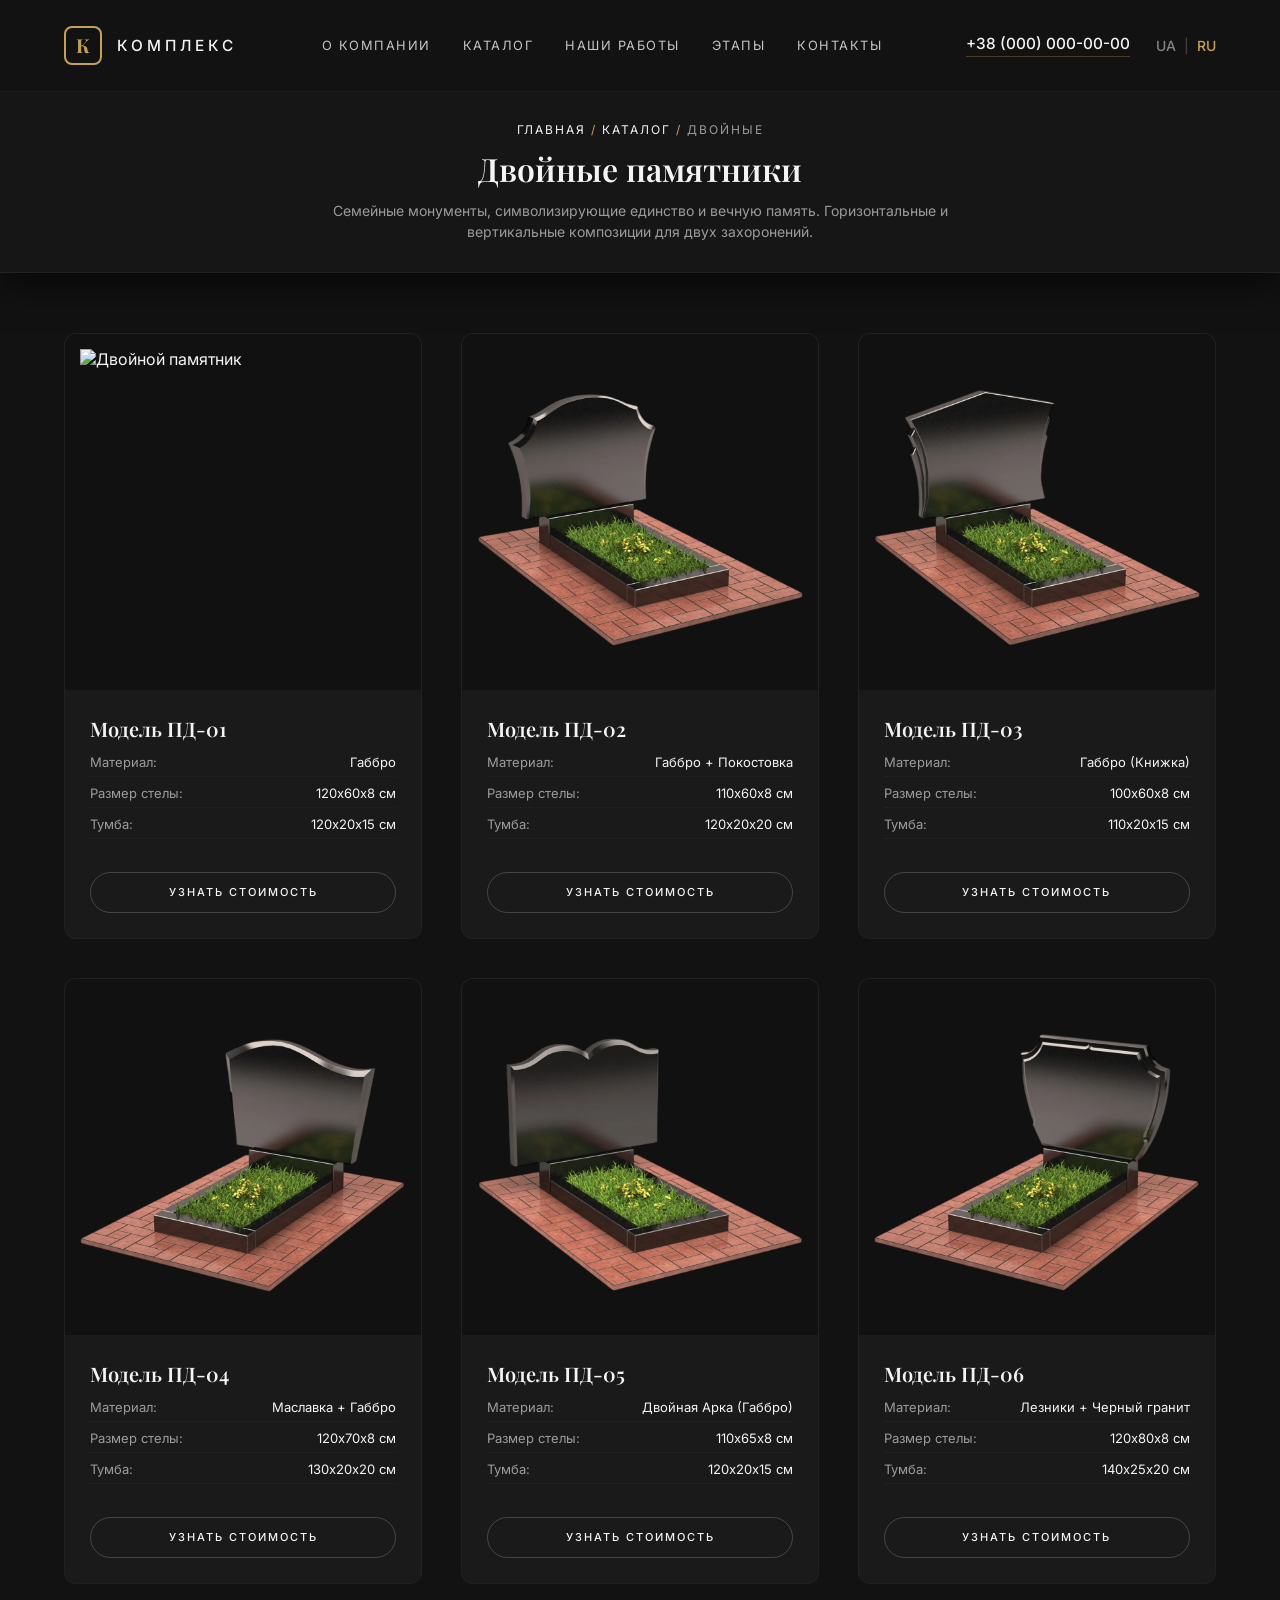
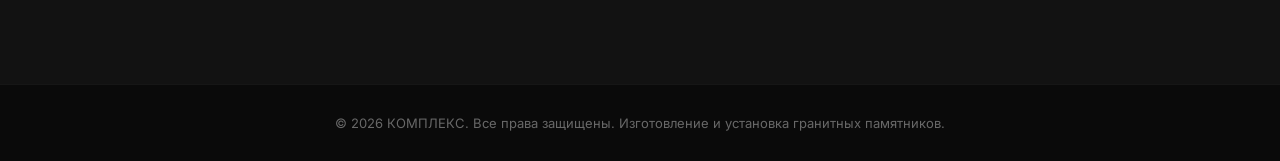
==== commit b86acaa4: "Add files via upload" ====
--- a/double-ru.html
+++ b/double-ru.html
@@ -20,7 +20,7 @@
         <nav class="nav-links">
             <a href="index-ru.html#about">О компании</a>
             <a href="index-ru.html#catalog">Каталог</a>
-            <a href="index-ru.html#portfolio">Наши работы</a>
+            <a href="portfolio-ru.html">Наши работы</a>
             <a href="index-ru.html#process">Этапы</a>
             <a href="index-ru.html#contacts">Контакты</a>
             <a href="tel:+380000000000" class="mobile-phone-btn">+38 (000) 000-00-00</a>
@@ -47,12 +47,11 @@
 
     <section class="products-section">
         <div class="products-grid">
+
             <div class="product-card">
                 <div class="product-img-wrapper">
-                    <img src="img/swiper_double.webp" alt="Двойной памятник">
-                    <div class="zoom-overlay">
-                        <svg viewBox="0 0 24 24"><path d="M15.5 14h-.79l-.28-.27C15.41 12.59 16 11.11 16 9.5 16 5.91 13.09 3 9.5 3S3 5.91 3 9.5 5.91 16 9.5 16c1.61 0 3.09-.59 4.23-1.57l.27.28v.79l5 4.99L20.49 19l-4.99-5zm-6 0C7.01 14 5 11.99 5 9.5S7.01 5 9.5 5 14 7.01 14 9.5 11.99 14 9.5 14z"/></svg>
-                    </div>
+                    <img src="img/double1.webp" alt="Двойной памятник">
+                    <div class="zoom-overlay"><svg viewBox="0 0 24 24"><path d="M15.5 14h-.79l-.28-.27C15.41 12.59 16 11.11 16 9.5 16 5.91 13.09 3 9.5 3S3 5.91 3 9.5 5.91 16 9.5 16c1.61 0 3.09-.59 4.23-1.57l.27.28v.79l5 4.99L20.49 19l-4.99-5zm-6 0C7.01 14 5 11.99 5 9.5S7.01 5 9.5 5 14 7.01 14 9.5 11.99 14 9.5 14z"/></svg></div>
                 </div>
                 <div class="product-info">
                     <h3 class="product-title">Модель ПД-01</h3>
@@ -67,10 +66,8 @@
 
             <div class="product-card">
                 <div class="product-img-wrapper">
-                    <img src="img/swiper_double.webp" alt="Двойной памятник">
-                    <div class="zoom-overlay">
-                        <svg viewBox="0 0 24 24"><path d="M15.5 14h-.79l-.28-.27C15.41 12.59 16 11.11 16 9.5 16 5.91 13.09 3 9.5 3S3 5.91 3 9.5 5.91 16 9.5 16c1.61 0 3.09-.59 4.23-1.57l.27.28v.79l5 4.99L20.49 19l-4.99-5zm-6 0C7.01 14 5 11.99 5 9.5S7.01 5 9.5 5 14 7.01 14 9.5 11.99 14 9.5 14z"/></svg>
-                    </div>
+                    <img src="img/double2.webp" alt="Двойной памятник">
+                    <div class="zoom-overlay"><svg viewBox="0 0 24 24"><path d="M15.5 14h-.79l-.28-.27C15.41 12.59 16 11.11 16 9.5 16 5.91 13.09 3 9.5 3S3 5.91 3 9.5 5.91 16 9.5 16c1.61 0 3.09-.59 4.23-1.57l.27.28v.79l5 4.99L20.49 19l-4.99-5zm-6 0C7.01 14 5 11.99 5 9.5S7.01 5 9.5 5 14 7.01 14 9.5 11.99 14 9.5 14z"/></svg></div>
                 </div>
                 <div class="product-info">
                     <h3 class="product-title">Модель ПД-02</h3>
@@ -85,10 +82,8 @@
 
             <div class="product-card">
                 <div class="product-img-wrapper">
-                    <img src="img/swiper_double.webp" alt="Двойной памятник">
-                    <div class="zoom-overlay">
-                        <svg viewBox="0 0 24 24"><path d="M15.5 14h-.79l-.28-.27C15.41 12.59 16 11.11 16 9.5 16 5.91 13.09 3 9.5 3S3 5.91 3 9.5 5.91 16 9.5 16c1.61 0 3.09-.59 4.23-1.57l.27.28v.79l5 4.99L20.49 19l-4.99-5zm-6 0C7.01 14 5 11.99 5 9.5S7.01 5 9.5 5 14 7.01 14 9.5 11.99 14 9.5 14z"/></svg>
-                    </div>
+                    <img src="img/double3.webp" alt="Двойной памятник">
+                    <div class="zoom-overlay"><svg viewBox="0 0 24 24"><path d="M15.5 14h-.79l-.28-.27C15.41 12.59 16 11.11 16 9.5 16 5.91 13.09 3 9.5 3S3 5.91 3 9.5 5.91 16 9.5 16c1.61 0 3.09-.59 4.23-1.57l.27.28v.79l5 4.99L20.49 19l-4.99-5zm-6 0C7.01 14 5 11.99 5 9.5S7.01 5 9.5 5 14 7.01 14 9.5 11.99 14 9.5 14z"/></svg></div>
                 </div>
                 <div class="product-info">
                     <h3 class="product-title">Модель ПД-03</h3>
@@ -100,6 +95,55 @@
                     <a href="#" class="btn btn-secondary open-modal-btn" data-product="Двойной памятник Модель ПД-03">Узнать стоимость</a>
                 </div>
             </div>
+
+            <div class="product-card">
+                <div class="product-img-wrapper">
+                    <img src="img/double4.webp" alt="Двойной памятник">
+                    <div class="zoom-overlay"><svg viewBox="0 0 24 24"><path d="M15.5 14h-.79l-.28-.27C15.41 12.59 16 11.11 16 9.5 16 5.91 13.09 3 9.5 3S3 5.91 3 9.5 5.91 16 9.5 16c1.61 0 3.09-.59 4.23-1.57l.27.28v.79l5 4.99L20.49 19l-4.99-5zm-6 0C7.01 14 5 11.99 5 9.5S7.01 5 9.5 5 14 7.01 14 9.5 11.99 14 9.5 14z"/></svg></div>
+                </div>
+                <div class="product-info">
+                    <h3 class="product-title">Модель ПД-04</h3>
+                    <ul class="product-details">
+                        <li>Материал: <span>Маславка + Габбро</span></li>
+                        <li>Размер стелы: <span>120х70х8 см</span></li>
+                        <li>Тумба: <span>130х20х20 см</span></li>
+                    </ul>
+                    <a href="#" class="btn btn-secondary open-modal-btn" data-product="Двойной памятник Модель ПД-04">Узнать стоимость</a>
+                </div>
+            </div>
+
+            <div class="product-card">
+                <div class="product-img-wrapper">
+                    <img src="img/double5.webp" alt="Двойной памятник">
+                    <div class="zoom-overlay"><svg viewBox="0 0 24 24"><path d="M15.5 14h-.79l-.28-.27C15.41 12.59 16 11.11 16 9.5 16 5.91 13.09 3 9.5 3S3 5.91 3 9.5 5.91 16 9.5 16c1.61 0 3.09-.59 4.23-1.57l.27.28v.79l5 4.99L20.49 19l-4.99-5zm-6 0C7.01 14 5 11.99 5 9.5S7.01 5 9.5 5 14 7.01 14 9.5 11.99 14 9.5 14z"/></svg></div>
+                </div>
+                <div class="product-info">
+                    <h3 class="product-title">Модель ПД-05</h3>
+                    <ul class="product-details">
+                        <li>Материал: <span>Двойная Арка (Габбро)</span></li>
+                        <li>Размер стелы: <span>110х65х8 см</span></li>
+                        <li>Тумба: <span>120х20х15 см</span></li>
+                    </ul>
+                    <a href="#" class="btn btn-secondary open-modal-btn" data-product="Двойной памятник Модель ПД-05">Узнать стоимость</a>
+                </div>
+            </div>
+
+            <div class="product-card">
+                <div class="product-img-wrapper">
+                    <img src="img/double6.webp" alt="Двойной памятник">
+                    <div class="zoom-overlay"><svg viewBox="0 0 24 24"><path d="M15.5 14h-.79l-.28-.27C15.41 12.59 16 11.11 16 9.5 16 5.91 13.09 3 9.5 3S3 5.91 3 9.5 5.91 16 9.5 16c1.61 0 3.09-.59 4.23-1.57l.27.28v.79l5 4.99L20.49 19l-4.99-5zm-6 0C7.01 14 5 11.99 5 9.5S7.01 5 9.5 5 14 7.01 14 9.5 11.99 14 9.5 14z"/></svg></div>
+                </div>
+                <div class="product-info">
+                    <h3 class="product-title">Модель ПД-06</h3>
+                    <ul class="product-details">
+                        <li>Материал: <span>Лезники + Черный гранит</span></li>
+                        <li>Размер стелы: <span>120х80х8 см</span></li>
+                        <li>Тумба: <span>140х25х20 см</span></li>
+                    </ul>
+                    <a href="#" class="btn btn-secondary open-modal-btn" data-product="Двойной памятник Модель ПД-06">Узнать стоимость</a>
+                </div>
+            </div>
+
         </div>
     </section>
 
